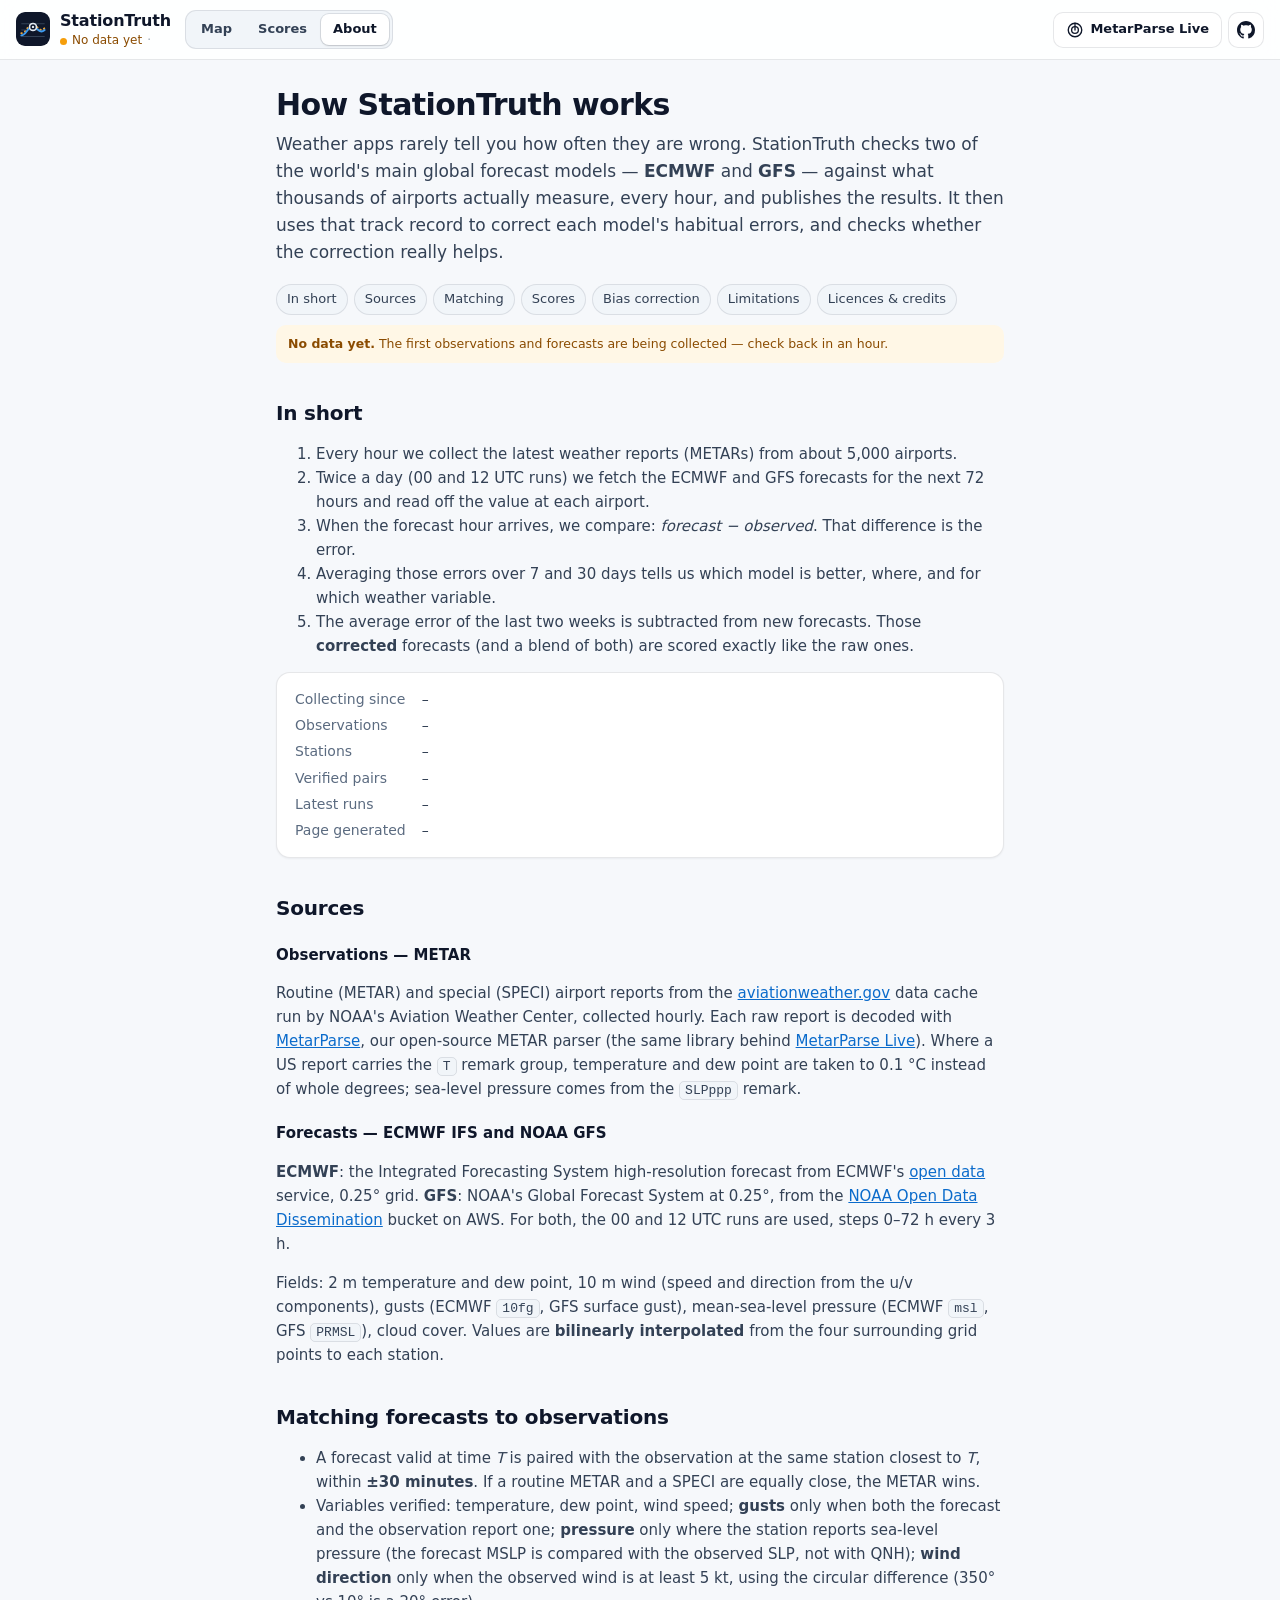
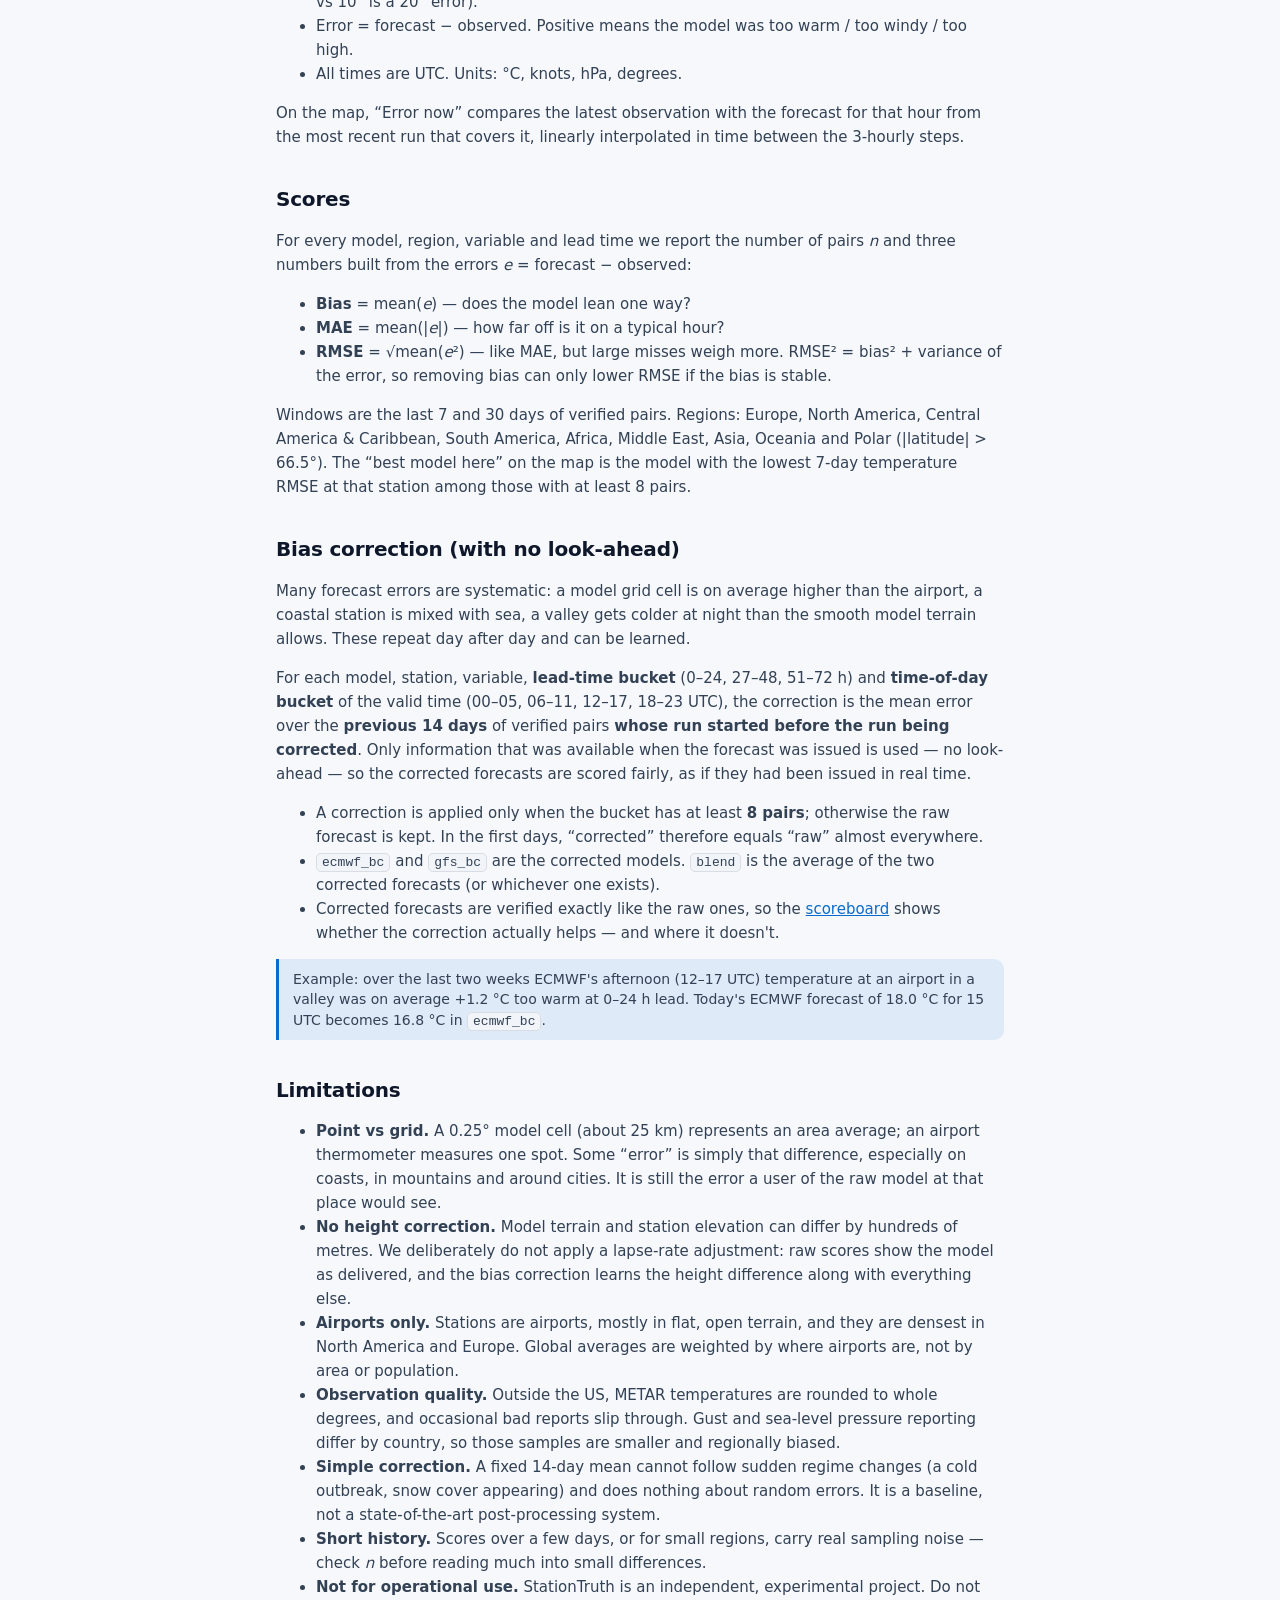
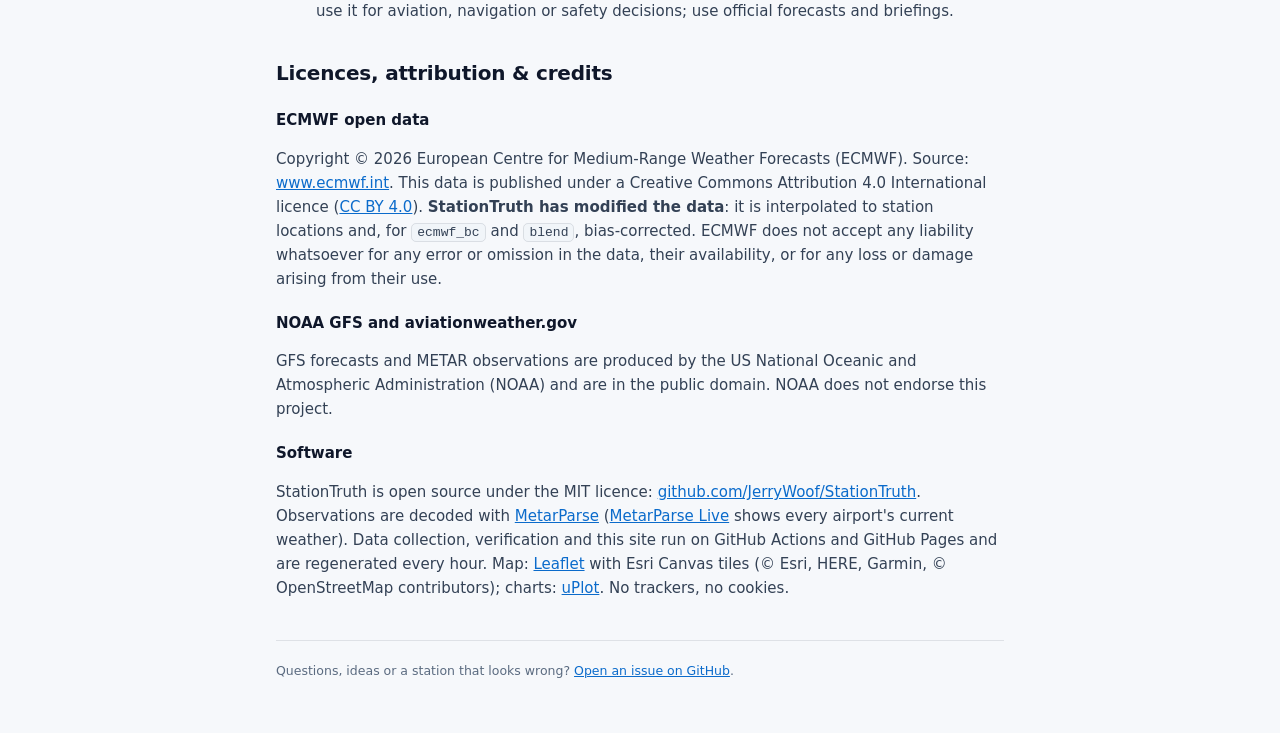
==== site/about.html @ f09bc3a0 "Add StationTruth site: error map, scoreboard and methodology Map of model error now, 7-day bias and " ====
<!doctype html>
<html lang="en">
<head>
<meta charset="utf-8">
<meta name="viewport" content="width=device-width, initial-scale=1, viewport-fit=cover">
<title>About &amp; methodology — StationTruth</title>
<meta name="description" content="How StationTruth verifies ECMWF and GFS forecasts against airport METAR observations, how the bias correction works without look-ahead, and what the scores can and cannot tell you.">
<meta name="theme-color" content="#f8fafc" media="(prefers-color-scheme: light)">
<meta name="theme-color" content="#0b1120" media="(prefers-color-scheme: dark)">
<meta name="color-scheme" content="light dark">
<meta property="og:type" content="article">
<meta property="og:title" content="How StationTruth checks weather models">
<meta property="og:description" content="Sources, matching rules, bias correction without look-ahead, and the limitations of verifying gridded forecasts at airports.">
<meta property="og:url" content="https://jerrywoof.github.io/StationTruth/about.html">
<meta property="og:site_name" content="StationTruth">
<meta name="twitter:card" content="summary">
<link rel="icon" type="image/svg+xml" href="favicon.svg">
<link rel="stylesheet" href="style.css">
</head>
<body class="doc">
<a class="skip" href="#main">Skip to content</a>

<header class="topbar">
  <a class="brand" href="./" aria-label="StationTruth home">
    <img class="brand-mark" src="favicon.svg" alt="" width="34" height="34">
    <div class="brand-text">
      <p class="h1">StationTruth</p>
      <p class="status" id="status"><span class="live-dot" aria-hidden="true"></span><span id="updated">Loading…</span><span class="sep" aria-hidden="true">·</span><span id="count"></span></p>
    </div>
  </a>
  <nav class="nav" aria-label="Pages">
    <a href="./">Map</a>
    <a href="scores.html">Scores</a>
    <a href="about.html" aria-current="page">About</a>
  </nav>
  <div class="top-actions">
    <a class="btn mp-link" href="https://jerrywoof.github.io/MetarParse/" title="Live airport weather, decoded — the sister project" rel="noopener">
      <svg viewBox="0 0 24 24" aria-hidden="true"><circle cx="12" cy="12" r="9"/><circle cx="12" cy="12" r="4.5"/><path d="M12 12 12 3"/></svg>
      <span class="btn-label">MetarParse Live</span>
    </a>
    <a class="btn icon-only" href="https://github.com/JerryWoof/StationTruth" title="StationTruth on GitHub" aria-label="StationTruth on GitHub" rel="noopener">
      <svg viewBox="0 0 16 16" aria-hidden="true" class="fill"><path d="M8 0C3.58 0 0 3.58 0 8c0 3.54 2.29 6.53 5.47 7.59.4.07.55-.17.55-.38 0-.19-.01-.82-.01-1.49-2.01.37-2.53-.49-2.69-.94-.09-.23-.48-.94-.82-1.13-.28-.15-.68-.52-.01-.53.63-.01 1.08.58 1.23.82.72 1.21 1.87.87 2.33.66.07-.52.28-.87.51-1.07-1.78-.2-3.64-.89-3.64-3.95 0-.87.31-1.59.82-2.15-.08-.2-.36-1.02.08-2.12 0 0 .67-.21 2.2.82.64-.18 1.32-.27 2-.27.68 0 1.36.09 2 .27 1.53-1.04 2.2-.82 2.2-.82.44 1.1.16 1.92.08 2.12.51.56.82 1.27.82 2.15 0 3.07-1.87 3.75-3.65 3.95.29.25.54.73.54 1.48 0 1.07-.01 1.93-.01 2.2 0 .21.15.46.55.38A8.013 8.013 0 0016 8c0-4.42-3.58-8-8-8z"/></svg>
    </a>
  </div>
</header>

<main class="page narrow" id="main">
  <h1>How StationTruth works</h1>
  <p class="lede">Weather apps rarely tell you how often they are wrong. StationTruth checks two of the world's main global forecast models — <b>ECMWF</b> and <b>GFS</b> — against what thousands of airports actually measure, every hour, and publishes the results. It then uses that track record to correct each model's habitual errors, and checks whether the correction really helps.</p>

  <ul class="toc" aria-label="On this page">
    <li><a href="#short">In short</a></li>
    <li><a href="#sources">Sources</a></li>
    <li><a href="#matching">Matching</a></li>
    <li><a href="#scores">Scores</a></li>
    <li><a href="#correction">Bias correction</a></li>
    <li><a href="#limits">Limitations</a></li>
    <li><a href="#licence">Licences &amp; credits</a></li>
  </ul>

  <div id="collecting"></div>

  <h2 id="short">In short</h2>
  <ol>
    <li>Every hour we collect the latest weather reports (METARs) from about 5,000 airports.</li>
    <li>Twice a day (00 and 12 UTC runs) we fetch the ECMWF and GFS forecasts for the next 72 hours and read off the value at each airport.</li>
    <li>When the forecast hour arrives, we compare: <i>forecast − observed</i>. That difference is the error.</li>
    <li>Averaging those errors over 7 and 30 days tells us which model is better, where, and for which weather variable.</li>
    <li>The average error of the last two weeks is subtracted from new forecasts. Those <b>corrected</b> forecasts (and a blend of both) are scored exactly like the raw ones.</li>
  </ol>
  <div class="panel" style="margin-top:14px">
    <dl class="facts" id="facts">
      <dt>Collecting since</dt><dd id="f-first">–</dd>
      <dt>Observations</dt><dd id="f-obs">–</dd>
      <dt>Stations</dt><dd id="f-st">–</dd>
      <dt>Verified pairs</dt><dd id="f-pairs">–</dd>
      <dt>Latest runs</dt><dd id="f-runs">–</dd>
      <dt>Page generated</dt><dd id="f-gen">–</dd>
    </dl>
  </div>

  <h2 id="sources">Sources</h2>
  <h3>Observations — METAR</h3>
  <p>Routine (METAR) and special (SPECI) airport reports from the <a href="https://aviationweather.gov/data/api/" rel="noopener">aviationweather.gov</a> data cache run by NOAA's Aviation Weather Center, collected hourly. Each raw report is decoded with <a href="https://github.com/JerryWoof/MetarParse" rel="noopener">MetarParse</a>, our open-source METAR parser (the same library behind <a href="https://jerrywoof.github.io/MetarParse/" rel="noopener">MetarParse Live</a>). Where a US report carries the <code>T</code> remark group, temperature and dew point are taken to 0.1 °C instead of whole degrees; sea-level pressure comes from the <code>SLPppp</code> remark.</p>
  <h3>Forecasts — ECMWF IFS and NOAA GFS</h3>
  <p><b>ECMWF</b>: the Integrated Forecasting System high-resolution forecast from ECMWF's <a href="https://www.ecmwf.int/en/forecasts/datasets/open-data" rel="noopener">open data</a> service, 0.25° grid. <b>GFS</b>: NOAA's Global Forecast System at 0.25°, from the <a href="https://registry.opendata.aws/noaa-gfs-bdp-pds/" rel="noopener">NOAA Open Data Dissemination</a> bucket on AWS. For both, the 00 and 12 UTC runs are used, steps 0–72 h every 3 h.</p>
  <p>Fields: 2 m temperature and dew point, 10 m wind (speed and direction from the u/v components), gusts (ECMWF <code>10fg</code>, GFS surface gust), mean-sea-level pressure (ECMWF <code>msl</code>, GFS <code>PRMSL</code>), cloud cover. Values are <b>bilinearly interpolated</b> from the four surrounding grid points to each station.</p>

  <h2 id="matching">Matching forecasts to observations</h2>
  <ul>
    <li>A forecast valid at time <i>T</i> is paired with the observation at the same station closest to <i>T</i>, within <b>±30 minutes</b>. If a routine METAR and a SPECI are equally close, the METAR wins.</li>
    <li>Variables verified: temperature, dew point, wind speed; <b>gusts</b> only when both the forecast and the observation report one; <b>pressure</b> only where the station reports sea-level pressure (the forecast MSLP is compared with the observed SLP, not with QNH); <b>wind direction</b> only when the observed wind is at least 5 kt, using the circular difference (350° vs 10° is a 20° error).</li>
    <li>Error = forecast − observed. Positive means the model was too warm / too windy / too high.</li>
    <li>All times are UTC. Units: °C, knots, hPa, degrees.</li>
  </ul>
  <p>On the map, “Error now” compares the latest observation with the forecast for that hour from the most recent run that covers it, linearly interpolated in time between the 3-hourly steps.</p>

  <h2 id="scores">Scores</h2>
  <p>For every model, region, variable and lead time we report the number of pairs <i>n</i> and three numbers built from the errors <i>e</i> = forecast − observed:</p>
  <ul>
    <li><b>Bias</b> = mean(<i>e</i>) — does the model lean one way?</li>
    <li><b>MAE</b> = mean(|<i>e</i>|) — how far off is it on a typical hour?</li>
    <li><b>RMSE</b> = √mean(<i>e</i>²) — like MAE, but large misses weigh more. RMSE² = bias² + variance of the error, so removing bias can only lower RMSE if the bias is stable.</li>
  </ul>
  <p>Windows are the last 7 and 30 days of verified pairs. Regions: Europe, North America, Central America &amp; Caribbean, South America, Africa, Middle East, Asia, Oceania and Polar (|latitude| &gt; 66.5°). The “best model here” on the map is the model with the lowest 7-day temperature RMSE at that station among those with at least 8 pairs.</p>

  <h2 id="correction">Bias correction (with no look-ahead)</h2>
  <p>Many forecast errors are systematic: a model grid cell is on average higher than the airport, a coastal station is mixed with sea, a valley gets colder at night than the smooth model terrain allows. These repeat day after day and can be learned.</p>
  <p>For each model, station, variable, <b>lead-time bucket</b> (0–24, 27–48, 51–72 h) and <b>time-of-day bucket</b> of the valid time (00–05, 06–11, 12–17, 18–23 UTC), the correction is the mean error over the <b>previous 14 days</b> of verified pairs <b>whose run started before the run being corrected</b>. Only information that was available when the forecast was issued is used — no look-ahead — so the corrected forecasts are scored fairly, as if they had been issued in real time.</p>
  <ul>
    <li>A correction is applied only when the bucket has at least <b>8 pairs</b>; otherwise the raw forecast is kept. In the first days, “corrected” therefore equals “raw” almost everywhere.</li>
    <li><code>ecmwf_bc</code> and <code>gfs_bc</code> are the corrected models. <code>blend</code> is the average of the two corrected forecasts (or whichever one exists).</li>
    <li>Corrected forecasts are verified exactly like the raw ones, so the <a href="scores.html">scoreboard</a> shows whether the correction actually helps — and where it doesn't.</li>
  </ul>
  <div class="callout">Example: over the last two weeks ECMWF's afternoon (12–17 UTC) temperature at an airport in a valley was on average +1.2 °C too warm at 0–24 h lead. Today's ECMWF forecast of 18.0 °C for 15 UTC becomes 16.8 °C in <code>ecmwf_bc</code>.</div>

  <h2 id="limits">Limitations</h2>
  <ul>
    <li><b>Point vs grid.</b> A 0.25° model cell (about 25 km) represents an area average; an airport thermometer measures one spot. Some “error” is simply that difference, especially on coasts, in mountains and around cities. It is still the error a user of the raw model at that place would see.</li>
    <li><b>No height correction.</b> Model terrain and station elevation can differ by hundreds of metres. We deliberately do not apply a lapse-rate adjustment: raw scores show the model as delivered, and the bias correction learns the height difference along with everything else.</li>
    <li><b>Airports only.</b> Stations are airports, mostly in flat, open terrain, and they are densest in North America and Europe. Global averages are weighted by where airports are, not by area or population.</li>
    <li><b>Observation quality.</b> Outside the US, METAR temperatures are rounded to whole degrees, and occasional bad reports slip through. Gust and sea-level pressure reporting differ by country, so those samples are smaller and regionally biased.</li>
    <li><b>Simple correction.</b> A fixed 14-day mean cannot follow sudden regime changes (a cold outbreak, snow cover appearing) and does nothing about random errors. It is a baseline, not a state-of-the-art post-processing system.</li>
    <li><b>Short history.</b> Scores over a few days, or for small regions, carry real sampling noise — check <i>n</i> before reading much into small differences.</li>
    <li><b>Not for operational use.</b> StationTruth is an independent, experimental project. Do not use it for aviation, navigation or safety decisions; use official forecasts and briefings.</li>
  </ul>

  <h2 id="licence">Licences, attribution &amp; credits</h2>
  <h3>ECMWF open data</h3>
  <p>Copyright © 2026 European Centre for Medium-Range Weather Forecasts (ECMWF). Source: <a href="https://www.ecmwf.int" rel="noopener">www.ecmwf.int</a>. This data is published under a Creative Commons Attribution 4.0 International licence (<a href="https://creativecommons.org/licenses/by/4.0/" rel="noopener">CC BY 4.0</a>). <b>StationTruth has modified the data</b>: it is interpolated to station locations and, for <code>ecmwf_bc</code> and <code>blend</code>, bias-corrected. ECMWF does not accept any liability whatsoever for any error or omission in the data, their availability, or for any loss or damage arising from their use.</p>
  <h3>NOAA GFS and aviationweather.gov</h3>
  <p>GFS forecasts and METAR observations are produced by the US National Oceanic and Atmospheric Administration (NOAA) and are in the public domain. NOAA does not endorse this project.</p>
  <h3>Software</h3>
  <p>StationTruth is open source under the MIT licence: <a href="https://github.com/JerryWoof/StationTruth" rel="noopener">github.com/JerryWoof/StationTruth</a>. Observations are decoded with <a href="https://github.com/JerryWoof/MetarParse" rel="noopener">MetarParse</a> (<a href="https://jerrywoof.github.io/MetarParse/" rel="noopener">MetarParse Live</a> shows every airport's current weather). Data collection, verification and this site run on GitHub Actions and GitHub Pages and are regenerated every hour. Map: <a href="https://leafletjs.com" rel="noopener">Leaflet</a> with Esri Canvas tiles (© Esri, HERE, Garmin, © OpenStreetMap contributors); charts: <a href="https://github.com/leeoniya/uPlot" rel="noopener">uPlot</a>. No trackers, no cookies.</p>

  <footer class="foot">
    <p>Questions, ideas or a station that looks wrong? <a href="https://github.com/JerryWoof/StationTruth/issues" rel="noopener">Open an issue on GitHub</a>.</p>
  </footer>
</main>

<script type="module">
  import { loadMeta, setStatus, collectingHTML, fmtInt, dateLabel, ago, runLabel, utcLabel } from './common.js';
  const $ = (id) => document.getElementById(id);
  loadMeta().then((meta) => {
    setStatus(meta);
    $('collecting').innerHTML = collectingHTML(meta);
    if (!meta) return;
    $('f-first').textContent = dateLabel(meta.first_obs);
    $('f-obs').textContent = fmtInt(meta.obs_count);
    $('f-st').textContent = fmtInt(meta.station_count);
    $('f-pairs').textContent = fmtInt(meta.pairs);
    const lr = meta.latest_run || {};
    $('f-runs').textContent = [lr.ecmwf && `ECMWF ${runLabel(lr.ecmwf)}`, lr.gfs && `GFS ${runLabel(lr.gfs)}`].filter(Boolean).join(' · ') || '–';
    $('f-gen').textContent = `${dateLabel(meta.generated)} ${utcLabel(meta.generated)} (${ago(meta.generated)})`;
  }).catch((e) => console.error(e));
</script>
</body>
</html>
---- site/style.css ----
/* StationTruth — styles (shares the MetarParse Live design language) */
:root {
  --bg: #eef2f6;
  --page: #f6f8fb;
  --surface: rgba(255, 255, 255, 0.88);
  --surface-solid: #ffffff;
  --surface-2: #f1f5f9;
  --surface-3: #e2e8f0;
  --text: #0f172a;
  --text-2: #334155;
  --muted: #5b6b80;
  --border: rgba(15, 23, 42, 0.10);
  --border-strong: rgba(15, 23, 42, 0.18);
  --grid: rgba(15, 23, 42, 0.08);
  --accent: #0b6bcb;
  --accent-ink: #ffffff;
  --accent-soft: rgba(11, 107, 203, 0.10);
  --focus: #0b6bcb;
  --shadow: 0 1px 2px rgba(15, 23, 42, .06), 0 8px 24px rgba(15, 23, 42, .10);
  --shadow-lg: 0 2px 6px rgba(15, 23, 42, .08), 0 18px 48px rgba(15, 23, 42, .16);
  --warn-bg: #fff7e6;
  --warn-ink: #8a4b00;
  --good: #15803d;
  --good-soft: rgba(21, 128, 61, 0.12);
  --cold: #2166ac;
  --warm: #b2182b;
  --obs: #0f172a;
  --unk: #94a3b8;
  --dot-stroke: rgba(255, 255, 255, 0.95);
  /* model colours: one hue per family, raw = lighter tint */
  --m-ecmwf: #5ea3d9;
  --m-ecmwf_bc: #0060a8;
  --m-gfs: #e9a33b;
  --m-gfs_bc: #c45000;
  --m-blend: #00876a;
  --radius: 14px;
  --gutter: 16px;
  --panel-w: 440px;
  --top-h: 60px;
  --mono: ui-monospace, SFMono-Regular, "SF Mono", Menlo, Consolas, "Liberation Mono", monospace;
  --sans: system-ui, -apple-system, "Segoe UI", Roboto, "Helvetica Neue", Arial, sans-serif;
  color-scheme: light;
}
@media (prefers-color-scheme: dark) {
  :root {
    --bg: #0b1120;
    --page: #0b1120;
    --surface: rgba(17, 24, 39, 0.86);
    --surface-solid: #111827;
    --surface-2: #1b2435;
    --surface-3: #263247;
    --text: #e5ecf5;
    --text-2: #c3cedc;
    --muted: #93a3b8;
    --border: rgba(226, 232, 240, 0.10);
    --border-strong: rgba(226, 232, 240, 0.20);
    --grid: rgba(226, 232, 240, 0.08);
    --accent: #5aa9ff;
    --accent-ink: #06121f;
    --accent-soft: rgba(90, 169, 255, 0.14);
    --focus: #7cbcff;
    --shadow: 0 1px 2px rgba(0, 0, 0, .4), 0 8px 24px rgba(0, 0, 0, .35);
    --shadow-lg: 0 2px 6px rgba(0, 0, 0, .4), 0 18px 48px rgba(0, 0, 0, .5);
    --warn-bg: #2d2109;
    --warn-ink: #f6c66b;
    --good: #4ade80;
    --good-soft: rgba(74, 222, 128, 0.12);
    --cold: #6aaee8;
    --warm: #f07a6a;
    --obs: #f1f5f9;
    --unk: #7b8799;
    --dot-stroke: rgba(8, 12, 22, 0.85);
    --m-ecmwf: #8cc4f2;
    --m-ecmwf_bc: #3d9bf0;
    --m-gfs: #f5c47a;
    --m-gfs_bc: #ff8a3d;
    --m-blend: #2cc79f;
    color-scheme: dark;
  }
}

* { box-sizing: border-box; }
html, body { height: 100%; margin: 0; }
body {
  font-family: var(--sans);
  font-size: 14px;
  line-height: 1.45;
  color: var(--text);
  background: var(--bg);
  display: flex;
  flex-direction: column;
  overflow: hidden;
  -webkit-font-smoothing: antialiased;
  -webkit-tap-highlight-color: transparent;
}
body.doc { display: block; overflow: auto; height: auto; min-height: 100%; background: var(--page); }
a { color: var(--accent); }
button, select { font: inherit; color: inherit; }
svg { flex: none; }
:focus-visible { outline: 2px solid var(--focus); outline-offset: 2px; border-radius: 6px; }
[hidden] { display: none !important; }
.skip { position: absolute; left: -999px; top: 8px; z-index: 2000; background: var(--surface-solid); padding: 8px 12px; border-radius: 8px; }
.skip:focus { left: 8px; }
.noscript { position: fixed; inset: 40% 16px auto; text-align: center; }
.muted { color: var(--muted); }
.num { font-variant-numeric: tabular-nums; }
.sr-only { position: absolute; width: 1px; height: 1px; overflow: hidden; clip: rect(0 0 0 0); white-space: nowrap; }

/* ---------- top bar ---------- */
.topbar {
  position: relative;
  z-index: 1000;
  display: flex;
  align-items: center;
  gap: 14px;
  min-height: var(--top-h);
  padding: 8px var(--gutter);
  padding-top: max(8px, env(safe-area-inset-top));
  background: var(--surface);
  backdrop-filter: saturate(1.4) blur(14px);
  -webkit-backdrop-filter: saturate(1.4) blur(14px);
  border-bottom: 1px solid var(--border);
}
body.doc .topbar { position: sticky; top: 0; }
.brand { display: flex; align-items: center; gap: 10px; min-width: 0; flex: none; color: inherit; text-decoration: none; }
.brand-mark { width: 34px; height: 34px; border-radius: 9px; }
.brand-text { min-width: 0; }
.brand h1, .brand .h1 { font-size: 16px; margin: 0; letter-spacing: -0.01em; font-weight: 700; white-space: nowrap; }
.status { margin: 0; font-size: 12px; color: var(--muted); display: flex; align-items: center; gap: 5px; white-space: nowrap; }
.status .sep { opacity: .6; }
.live-dot { width: 7px; height: 7px; border-radius: 50%; background: #22c55e; animation: live 2.4s ease-out infinite; }
.status.stale .live-dot { background: #f59e0b; animation: none; }
.status.stale #updated { color: var(--warn-ink); }
@keyframes live { 0% { box-shadow: 0 0 0 0 rgba(34,197,94,.55); } 70%,100% { box-shadow: 0 0 0 7px rgba(34,197,94,0); } }
@media (prefers-reduced-motion: reduce) { .live-dot, .sel-ring::after { animation: none !important; } .station { animation: none !important; } }

.nav { display: flex; gap: 2px; padding: 3px; border-radius: 11px; background: var(--surface-2); border: 1px solid var(--border); flex: none; }
.nav a { padding: 6px 12px; border-radius: 8px; font-size: 13px; font-weight: 600; color: var(--text-2); text-decoration: none; white-space: nowrap; }
.nav a:hover { color: var(--text); }
.nav a[aria-current="page"] { background: var(--surface-solid); color: var(--text); box-shadow: 0 1px 2px rgba(0,0,0,.12), 0 0 0 1px var(--border); }

.search { position: relative; flex: 1 1 300px; max-width: 440px; min-width: 200px; }
.search input {
  width: 100%; height: 40px; padding: 0 36px 0 38px;
  border-radius: 12px; border: 1px solid var(--border-strong);
  background: var(--surface-solid); color: var(--text);
  font: inherit; font-size: 15px; outline: none;
  transition: border-color .15s, box-shadow .15s;
}
.search input::placeholder { color: var(--muted); }
.search input:focus { border-color: var(--accent); box-shadow: 0 0 0 3px var(--accent-soft); }
.search input::-webkit-search-cancel-button { -webkit-appearance: none; }
.search-icon { position: absolute; left: 12px; top: 11px; width: 18px; height: 18px; fill: none; stroke: var(--muted); stroke-width: 2; stroke-linecap: round; pointer-events: none; }
.search-kbd { position: absolute; right: 10px; top: 10px; font: 11px var(--mono); color: var(--muted); border: 1px solid var(--border-strong); border-radius: 5px; padding: 1px 6px; pointer-events: none; }
.search input:focus ~ .search-kbd, .search input:not(:placeholder-shown) ~ .search-kbd { display: none; }
.search-list {
  position: absolute; left: 0; right: 0; top: 46px;
  margin: 0; padding: 6px; list-style: none;
  background: var(--surface-solid); border: 1px solid var(--border); border-radius: 12px;
  box-shadow: var(--shadow-lg); max-height: min(60vh, 420px); overflow-y: auto;
}
.search-list li { display: grid; grid-template-columns: 10px auto 1fr auto; align-items: center; gap: 10px; padding: 8px 10px; border-radius: 8px; cursor: pointer; }
.search-list li[aria-selected="true"] { background: var(--accent-soft); }
.search-list .dot { width: 10px; height: 10px; border-radius: 50%; box-shadow: 0 0 0 1px var(--border-strong); }
.search-list .sid { font: 600 13px var(--mono); }
.search-list .sname { overflow: hidden; text-overflow: ellipsis; white-space: nowrap; color: var(--text-2); }
.search-list .scc { color: var(--muted); font-size: 12px; }
.search-list .empty { display: block; color: var(--muted); cursor: default; }

.top-actions { display: flex; align-items: center; gap: 6px; margin-left: auto; flex: none; }
.btn {
  display: inline-flex; align-items: center; gap: 6px;
  height: 36px; padding: 0 12px; border-radius: 10px;
  border: 1px solid var(--border); background: var(--surface-solid); color: var(--text);
  text-decoration: none; font-size: 13px; font-weight: 550; cursor: pointer; white-space: nowrap;
  transition: background .15s, border-color .15s;
}
.btn:hover { background: var(--surface-2); border-color: var(--border-strong); }
.btn svg { width: 18px; height: 18px; fill: none; stroke: currentColor; stroke-width: 1.8; stroke-linecap: round; stroke-linejoin: round; }
.btn svg.fill { fill: currentColor; stroke: none; }
.btn.small { height: 28px; padding: 0 10px; font-size: 12px; }
.btn.small svg { width: 14px; height: 14px; }
.icon-only { width: 36px; height: 36px; padding: 0; justify-content: center; }
.mp-mark { width: 18px; height: 18px; border-radius: 5px; }

/* segmented controls + selects */
.seg { display: inline-flex; padding: 3px; gap: 2px; border-radius: 11px; background: var(--surface-2); border: 1px solid var(--border); max-width: 100%; }
.seg button {
  border: 0; background: transparent; cursor: pointer;
  padding: 6px 11px; border-radius: 8px; font-size: 13px; font-weight: 550; color: var(--text-2); white-space: nowrap;
}
.seg button:hover { color: var(--text); }
.seg button[aria-pressed="true"] { background: var(--surface-solid); color: var(--text); box-shadow: 0 1px 2px rgba(0,0,0,.12), 0 0 0 1px var(--border); }
.seg button:disabled { opacity: .45; cursor: default; }
.seg.small button { padding: 4px 9px; font-size: 12px; }
.seg.full { display: flex; width: 100%; }
.seg.full button { flex: 1 1 0; padding-left: 4px; padding-right: 4px; }
.select {
  appearance: none; -webkit-appearance: none;
  height: 34px; padding: 0 30px 0 11px; border-radius: 10px;
  border: 1px solid var(--border-strong); background: var(--surface-solid);
  background-image: url("data:image/svg+xml,%3Csvg xmlns='http://www.w3.org/2000/svg' viewBox='0 0 24 24' fill='none' stroke='%2393a3b8' stroke-width='2.4' stroke-linecap='round'%3E%3Cpath d='m6 9 6 6 6-6'/%3E%3C/svg%3E");
  background-repeat: no-repeat; background-position: right 9px center; background-size: 14px;
  font-size: 13px; font-weight: 550; color: var(--text); cursor: pointer; min-width: 0; max-width: 100%;
}
.select:disabled { opacity: .5; cursor: default; }
.field { display: flex; flex-direction: column; gap: 4px; min-width: 0; }
.field > span { font-size: 11px; font-weight: 650; letter-spacing: .05em; text-transform: uppercase; color: var(--muted); }

/* ---------- map stage ---------- */
.stage { position: relative; flex: 1 1 auto; min-height: 0; }
#map { position: absolute; inset: 0; background: var(--bg); }
.leaflet-container { font-family: var(--sans); background: var(--bg); }
.leaflet-control-attribution { font-size: 10.5px; background: var(--surface) !important; color: var(--muted); backdrop-filter: blur(8px); border-top-left-radius: 8px; }
.leaflet-control-attribution a { color: var(--text-2); }
.leaflet-bar { border: 1px solid var(--border) !important; box-shadow: var(--shadow) !important; border-radius: 10px !important; overflow: hidden; }
.leaflet-bar a { background: var(--surface-solid) !important; color: var(--text) !important; border-bottom-color: var(--border) !important; width: 34px !important; height: 34px !important; line-height: 34px !important; }
.leaflet-bar a:hover { background: var(--surface-2) !important; }
.leaflet-right { transition: right .2s ease; }
body.panel-open .leaflet-right { right: calc(var(--panel-w) + var(--gutter)); }
.leaflet-tooltip.st-tip { background: var(--surface-solid); color: var(--text); border: 1px solid var(--border); border-radius: 9px; box-shadow: var(--shadow); padding: 6px 9px; font-size: 12px; }
.leaflet-tooltip.st-tip::before { display: none; }
.st-tip .tid { font: 600 12px var(--mono); }
.st-tip .tval { color: var(--muted); }

.card {
  position: absolute; z-index: 800;
  background: var(--surface);
  backdrop-filter: saturate(1.4) blur(14px);
  -webkit-backdrop-filter: saturate(1.4) blur(14px);
  border: 1px solid var(--border); border-radius: var(--radius); box-shadow: var(--shadow);
}

/* headline card */
.info { left: var(--gutter); top: var(--gutter); width: 340px; padding: 12px 14px; max-height: calc(100% - 2 * var(--gutter) - 230px); overflow-y: auto; }
.info-toggle { display: none; }
.headline { margin: 0; font-size: 15px; line-height: 1.4; font-weight: 500; color: var(--text-2); }
.headline b { color: var(--text); font-weight: 700; }
.headline .good { color: var(--good); font-weight: 700; }
.headline-sub { margin: 6px 0 0; font-size: 12px; color: var(--muted); }
.collecting { margin-top: 10px; padding: 10px 12px; border-radius: 10px; background: var(--warn-bg); color: var(--warn-ink); font-size: 12.5px; line-height: 1.4; }
.collecting b { font-weight: 700; }
.prog { height: 6px; border-radius: 999px; background: color-mix(in srgb, var(--warn-ink) 18%, transparent); margin: 8px 0 4px; overflow: hidden; }
.prog span { display: block; height: 100%; background: var(--warn-ink); border-radius: inherit; }
.prog-txt { font-size: 11.5px; opacity: .9; font-variant-numeric: tabular-nums; }

/* controls card */
.controls { left: var(--gutter); bottom: 28px; padding: 10px; width: 360px; max-width: calc(100% - 2 * var(--gutter)); display: flex; flex-direction: column; gap: 8px; }
body.panel-open .controls { max-width: calc(100% - var(--panel-w) - 3 * var(--gutter)); }
.ctl-row { display: grid; grid-template-columns: 1fr 1fr; gap: 8px; }
.ctl-row .select { width: 100%; }
.legend { font-size: 12px; color: var(--text-2); padding: 0 2px; }
.legend .cap { font-size: 11.5px; color: var(--muted); margin-bottom: 4px; }
.legend .ramp { height: 10px; border-radius: 999px; box-shadow: inset 0 0 0 1px var(--border); }
.legend .ticks { display: flex; justify-content: space-between; font-size: 11px; color: var(--muted); margin-top: 3px; font-variant-numeric: tabular-nums; }
.legend .ends { display: flex; justify-content: space-between; font-size: 11px; margin-top: 2px; }
.legend .ends .c { color: var(--cold); font-weight: 600; }
.legend .ends .w { color: var(--warm); font-weight: 600; }
.legend .sw { display: flex; flex-wrap: wrap; gap: 4px 12px; }
.legend .sw span { display: inline-flex; align-items: center; gap: 5px; white-space: nowrap; }
.legend .sw i { width: 10px; height: 10px; border-radius: 50%; display: inline-block; box-shadow: 0 0 0 1px var(--border-strong); }
.legend .sw b { font-weight: 600; font-variant-numeric: tabular-nums; color: var(--muted); }

.sel-ring { pointer-events: none; }
.sel-ring::before, .sel-ring::after { content: ""; position: absolute; inset: 0; border-radius: 50%; }
.sel-ring::before { border: 3px solid var(--accent); box-shadow: 0 0 0 2px var(--surface-solid); }
.sel-ring::after { border: 2px solid var(--accent); animation: ring 1.8s ease-out infinite; }
@keyframes ring { from { transform: scale(1); opacity: .9; } to { transform: scale(2.4); opacity: 0; } }

/* ---------- station panel ---------- */
.station {
  position: absolute; z-index: 900;
  top: var(--gutter); right: var(--gutter); bottom: var(--gutter); width: var(--panel-w);
  background: var(--surface-solid);
  border: 1px solid var(--border); border-radius: var(--radius); box-shadow: var(--shadow-lg);
  overflow-y: auto; overscroll-behavior: contain;
  animation: slidein .22s ease;
}
@keyframes slidein { from { transform: translateX(16px); opacity: 0; } to { transform: none; opacity: 1; } }
.sheet-handle { display: none; }
#station-body { padding: 16px 18px 20px; }
.sp-head { display: flex; align-items: flex-start; gap: 10px; }
.sp-title { flex: 1; min-width: 0; }
.sp-ids { display: flex; align-items: center; gap: 8px; flex-wrap: wrap; font-size: 12.5px; color: var(--muted); }
.icao { font: 700 13px var(--mono); color: var(--text); background: var(--surface-2); border: 1px solid var(--border); padding: 1px 7px; border-radius: 6px; }
.sp-title h2 { font-size: 19px; line-height: 1.25; margin: 6px 0 2px; letter-spacing: -0.01em; overflow-wrap: anywhere; outline: none; }
.sp-sub { font-size: 12.5px; color: var(--muted); }
.sp-sub a { font-weight: 600; text-decoration: none; }
.sp-sub a:hover { text-decoration: underline; }
.sp-actions { display: flex; gap: 4px; }

.sec { margin-top: 20px; }
.sec-h { display: flex; align-items: center; justify-content: space-between; gap: 8px; margin-bottom: 8px; flex-wrap: wrap; }
.sec-h h3 { font-size: 12px; margin: 0; text-transform: uppercase; letter-spacing: .07em; color: var(--muted); }
.sec-h .meta { font-size: 12px; color: var(--muted); }
.note { font-size: 12px; color: var(--muted); margin: 8px 0 0; }
.empty-note { font-size: 13px; color: var(--muted); padding: 14px 12px; border: 1px dashed var(--border-strong); border-radius: 10px; text-align: center; }

/* tables */
.tbl-wrap { overflow-x: auto; margin: 0 -2px; padding: 0 2px; }
table.tbl { width: 100%; border-collapse: collapse; font-size: 13px; font-variant-numeric: tabular-nums; }
.tbl th, .tbl td { padding: 7px 6px; text-align: right; border-bottom: 1px solid var(--border); white-space: nowrap; }
.tbl th { font-size: 11px; font-weight: 650; color: var(--muted); text-transform: uppercase; letter-spacing: .04em; }
.tbl th:first-child, .tbl td:first-child { text-align: left; padding-left: 0; }
.tbl td:last-child, .tbl th:last-child { padding-right: 0; }
.tbl tr.obs td { font-weight: 700; }
.tbl .sname { display: none; }
.tbl th .u { display: block; font-weight: 500; text-transform: none; letter-spacing: 0; }
.tbl .mname { display: inline-flex; align-items: center; gap: 7px; font-weight: 600; }
.tbl .v { display: block; font-weight: 600; }
.tbl .e { display: block; font-size: 11.5px; font-weight: 600; }
.tbl .e.cold { color: var(--cold); }
.tbl .e.warm { color: var(--warm); }
.tbl .e.zero { color: var(--muted); }
.tbl td.best { color: var(--good); font-weight: 750; }
.tbl td.best::after { content: "★"; font-size: 10px; margin-left: 3px; vertical-align: 1px; }
.tbl tr.thin td { color: var(--muted); }
.tbl caption { caption-side: bottom; text-align: left; font-size: 12px; color: var(--muted); padding-top: 8px; }

/* model swatches */
.sw-line { display: inline-block; width: 16px; height: 0; border-top: 3px solid var(--c); border-radius: 2px; vertical-align: middle; flex: none; }
.sw-line.raw { border-top-width: 2px; border-top-style: dashed; }
.sw-line.thin { border-top-width: 2px; }
.sw-dot { display: inline-block; width: 10px; height: 10px; border-radius: 50%; background: var(--c); flex: none; }
.sw-obs { display: inline-block; width: 16px; height: 0; border-top: 4px solid var(--obs); border-radius: 2px; vertical-align: middle; }

/* chart */
.chart { position: relative; width: 100%; min-height: 220px; }
.chart .u-legend { display: none; }
.chart-key { display: flex; flex-wrap: wrap; gap: 4px; margin-top: 8px; }
.key-btn {
  display: inline-flex; align-items: center; gap: 6px; padding: 3px 9px; border-radius: 999px;
  border: 1px solid var(--border); background: var(--surface-2); font-size: 12px; font-weight: 600; cursor: pointer; color: var(--text-2);
}
.key-btn[aria-pressed="false"] { opacity: .45; background: transparent; }
.key-btn[aria-pressed="false"] .sw-line { border-top-color: var(--muted); }
.key-static { cursor: default; }
.chart-hint { font-size: 11.5px; color: var(--muted); margin-top: 6px; display: flex; flex-wrap: wrap; gap: 4px 12px; }
.chart-hint i.past { display: inline-block; width: 16px; border-top: 2px solid var(--muted); vertical-align: middle; margin-right: 4px; }
.chart-hint i.fut { display: inline-block; width: 16px; border-top: 2px dashed var(--muted); vertical-align: middle; margin-right: 4px; }
.chart-tip {
  position: absolute; pointer-events: none; z-index: 5; top: 4px;
  background: var(--surface-solid); border: 1px solid var(--border); border-radius: 9px; box-shadow: var(--shadow);
  padding: 6px 9px; font-size: 11.5px; min-width: 130px; font-variant-numeric: tabular-nums;
}
.chart-tip .tt { font-weight: 700; margin-bottom: 3px; }
.chart-tip .tr { display: flex; align-items: center; gap: 6px; justify-content: space-between; }
.chart-tip .tr span { display: inline-flex; align-items: center; gap: 5px; color: var(--text-2); }
.u-over { cursor: crosshair; }

/* loading + toast */
.loading { position: absolute; inset: 0; z-index: 950; display: grid; place-content: center; justify-items: center; gap: 12px; color: var(--text-2); background: color-mix(in srgb, var(--bg) 70%, transparent); font-weight: 600; text-align: center; padding: 16px; }
.loading.err { color: var(--warm); }
.loading.gone { opacity: 0; pointer-events: none; transition: opacity .3s; }
.spinner { width: 28px; height: 28px; border-radius: 50%; border: 3px solid var(--surface-3); border-top-color: var(--accent); animation: spin .8s linear infinite; }
@keyframes spin { to { transform: rotate(360deg); } }
.toast {
  position: absolute; left: 50%; top: 16px; transform: translate(-50%, -12px); z-index: 1100;
  background: var(--text); color: var(--bg); padding: 8px 14px; border-radius: 10px; font-size: 13px; font-weight: 600;
  opacity: 0; pointer-events: none; transition: opacity .2s, transform .2s; max-width: calc(100% - 32px);
}
.toast.show { opacity: 1; transform: translate(-50%, 0); }

/* ---------- document pages (scores, about) ---------- */
.page { max-width: 1080px; margin: 0 auto; padding: 28px var(--gutter) 48px; }
.page.narrow { max-width: 760px; }
.page h1 { font-size: 30px; line-height: 1.15; letter-spacing: -0.02em; margin: 0 0 8px; }
.page h2 { font-size: 20px; letter-spacing: -0.01em; margin: 36px 0 10px; }
.page h3 { font-size: 15px; margin: 22px 0 6px; }
.page p, .page li { color: var(--text-2); font-size: 15px; line-height: 1.6; }
.page .lede { font-size: 17px; color: var(--text-2); margin: 0 0 18px; max-width: 70ch; }
.page code { font: 13px var(--mono); background: var(--surface-2); border: 1px solid var(--border); padding: 1px 5px; border-radius: 5px; }
.panel { background: var(--surface-solid); border: 1px solid var(--border); border-radius: var(--radius); box-shadow: 0 1px 2px rgba(15,23,42,.05); padding: 16px 18px; }
.toolbar { display: flex; flex-wrap: wrap; gap: 12px 16px; align-items: flex-end; margin: 18px 0; }
.toolbar .field .seg { align-self: flex-start; }
.kpis { display: grid; grid-template-columns: repeat(auto-fit, minmax(200px, 1fr)); gap: 12px; margin: 0 0 16px; }
.kpi { background: var(--surface-solid); border: 1px solid var(--border); border-radius: 12px; padding: 12px 14px; }
.kpi .k { font-size: 11px; font-weight: 650; text-transform: uppercase; letter-spacing: .06em; color: var(--muted); }
.kpi .v { font-size: 22px; font-weight: 750; letter-spacing: -0.01em; margin-top: 2px; display: flex; align-items: center; gap: 8px; font-variant-numeric: tabular-nums; }
.kpi .s { font-size: 12.5px; color: var(--muted); margin-top: 2px; }
.charts { display: grid; grid-template-columns: 1fr 1fr; gap: 16px; }
.charts .panel h3 { margin: 0 0 2px; font-size: 14px; }
.charts .panel .sub { margin: 0 0 10px; font-size: 12.5px; color: var(--muted); line-height: 1.4; }
.model-key { display: flex; flex-wrap: wrap; gap: 6px; margin: 0 0 14px; }
.explain-grid { display: grid; grid-template-columns: repeat(3, 1fr); gap: 12px; }
.explain-grid .panel h3 { margin: 0 0 6px; }
.explain-grid .panel p { font-size: 14px; margin: 0; }
.callout { border-left: 3px solid var(--accent); background: var(--accent-soft); padding: 10px 14px; border-radius: 0 10px 10px 0; font-size: 14px; color: var(--text-2); margin: 14px 0; }
.callout.warn { border-left-color: var(--warn-ink); background: var(--warn-bg); color: var(--warn-ink); }
.foot { border-top: 1px solid var(--border); margin-top: 40px; padding-top: 16px; font-size: 12.5px; color: var(--muted); }
.foot p { font-size: 12.5px; color: var(--muted); margin: 4px 0; }
dl.facts { display: grid; grid-template-columns: max-content 1fr; gap: 6px 16px; margin: 0; font-size: 14px; }
dl.facts dt { color: var(--muted); }
dl.facts dd { margin: 0; color: var(--text-2); font-variant-numeric: tabular-nums; }
.toc { display: flex; flex-wrap: wrap; gap: 6px; margin: 0 0 8px; padding: 0; list-style: none; }
.toc a { display: inline-block; font-size: 13px; padding: 4px 10px; border-radius: 999px; background: var(--surface-2); border: 1px solid var(--border); text-decoration: none; color: var(--text-2); }
.toc a:hover { color: var(--text); }

/* ---------- responsive ---------- */
@media (max-width: 1100px) {
  .btn-label { display: none; }
  .btn { padding: 0 9px; }
}
@media (max-width: 860px) {
  .charts { grid-template-columns: 1fr; }
  .explain-grid { grid-template-columns: 1fr; }
}
@media (max-width: 720px) {
  :root { --top-h: 52px; --panel-w: 100%; }
  .topbar { flex-wrap: wrap; gap: 8px 10px; padding-bottom: 10px; }
  .brand-mark { width: 30px; height: 30px; }
  .brand h1, .brand .h1 { font-size: 15px; }
  .status { font-size: 11.5px; }
  .nav a { padding: 5px 9px; font-size: 12.5px; }
  .search { order: 3; flex: 1 0 100%; max-width: none; min-width: 0; }
  .search-kbd { display: none; }
  .top-actions { gap: 4px; }
  .top-actions .mp-link { display: none; }
  .btn { height: 34px; }
  body.doc .topbar .brand-text .status { display: none; }

  .info { left: var(--gutter); right: var(--gutter); top: 10px; width: auto; padding: 0; max-height: calc(100% - 260px); }
  .info-toggle {
    display: flex; align-items: center; gap: 8px; width: 100%; padding: 9px 12px; background: none; border: 0; cursor: pointer; text-align: left;
    font-size: 13px; font-weight: 600;
  }
  .info-toggle .ht { flex: 1; min-width: 0; overflow: hidden; text-overflow: ellipsis; white-space: nowrap; color: var(--text-2); }
  .info-toggle .chev { width: 18px; height: 18px; fill: none; stroke: var(--muted); stroke-width: 2; transition: transform .2s; }
  .info-toggle[aria-expanded="true"] .chev { transform: rotate(180deg); }
  .info-body { padding: 0 12px 12px; }
  .info-toggle[aria-expanded="false"] + .info-body { display: none; }
  .headline { font-size: 14px; }

  .controls { left: var(--gutter); right: var(--gutter); bottom: 34px; width: auto; padding: 8px; gap: 6px; }
  body.panel-open .controls { max-width: none; }
  .seg.full button { font-size: 12.5px; }
  .leaflet-control-attribution { font-size: 9.5px; line-height: 1.3; }
  body.panel-open .leaflet-right { right: 0; }
  body.panel-open .leaflet-bottom { display: none; }
  .leaflet-control-zoom { display: none; }

  .station {
    position: fixed; top: auto; left: 0; right: 0; bottom: 0; width: auto;
    max-height: 62vh; max-height: 62dvh;
    border-radius: 18px 18px 0 0; border-bottom: 0;
    padding-bottom: env(safe-area-inset-bottom);
    animation: sheetin .24s ease;
  }
  @keyframes sheetin { from { transform: translateY(40px); opacity: 0; } to { transform: none; opacity: 1; } }
  .sheet-handle { display: block; width: 40px; height: 5px; border-radius: 3px; background: var(--border-strong); margin: 8px auto 0; }
  #station-body { padding: 8px 16px 20px; }
  .tbl th, .tbl td { padding: 6px 3px; }
  .now-tbl { font-size: 12.5px; }
  .now-tbl .mname { gap: 5px; }
  .now-tbl .sw-line { width: 12px; }
  .toast { top: 70px; }

  .page { padding-top: 20px; }
  .page h1 { font-size: 24px; }
  .page .lede { font-size: 15.5px; }
  .toolbar { gap: 10px; }
  .toolbar .field { flex: 1 1 100%; }
  .toolbar .field .seg { align-self: stretch; }
  .toolbar .select { width: 100%; }
  .panel { padding: 14px; }
  .kpi .v { font-size: 19px; }
  .tbl .lname { display: none; }
  .tbl .sname { display: inline; }
}
@media (max-width: 440px) {
  .top-actions { display: none; }
}
@media (max-width: 400px) {
  .status .sep, #count { display: none; }
  .nav a { padding: 5px 7px; }
  .brand { gap: 8px; }
}
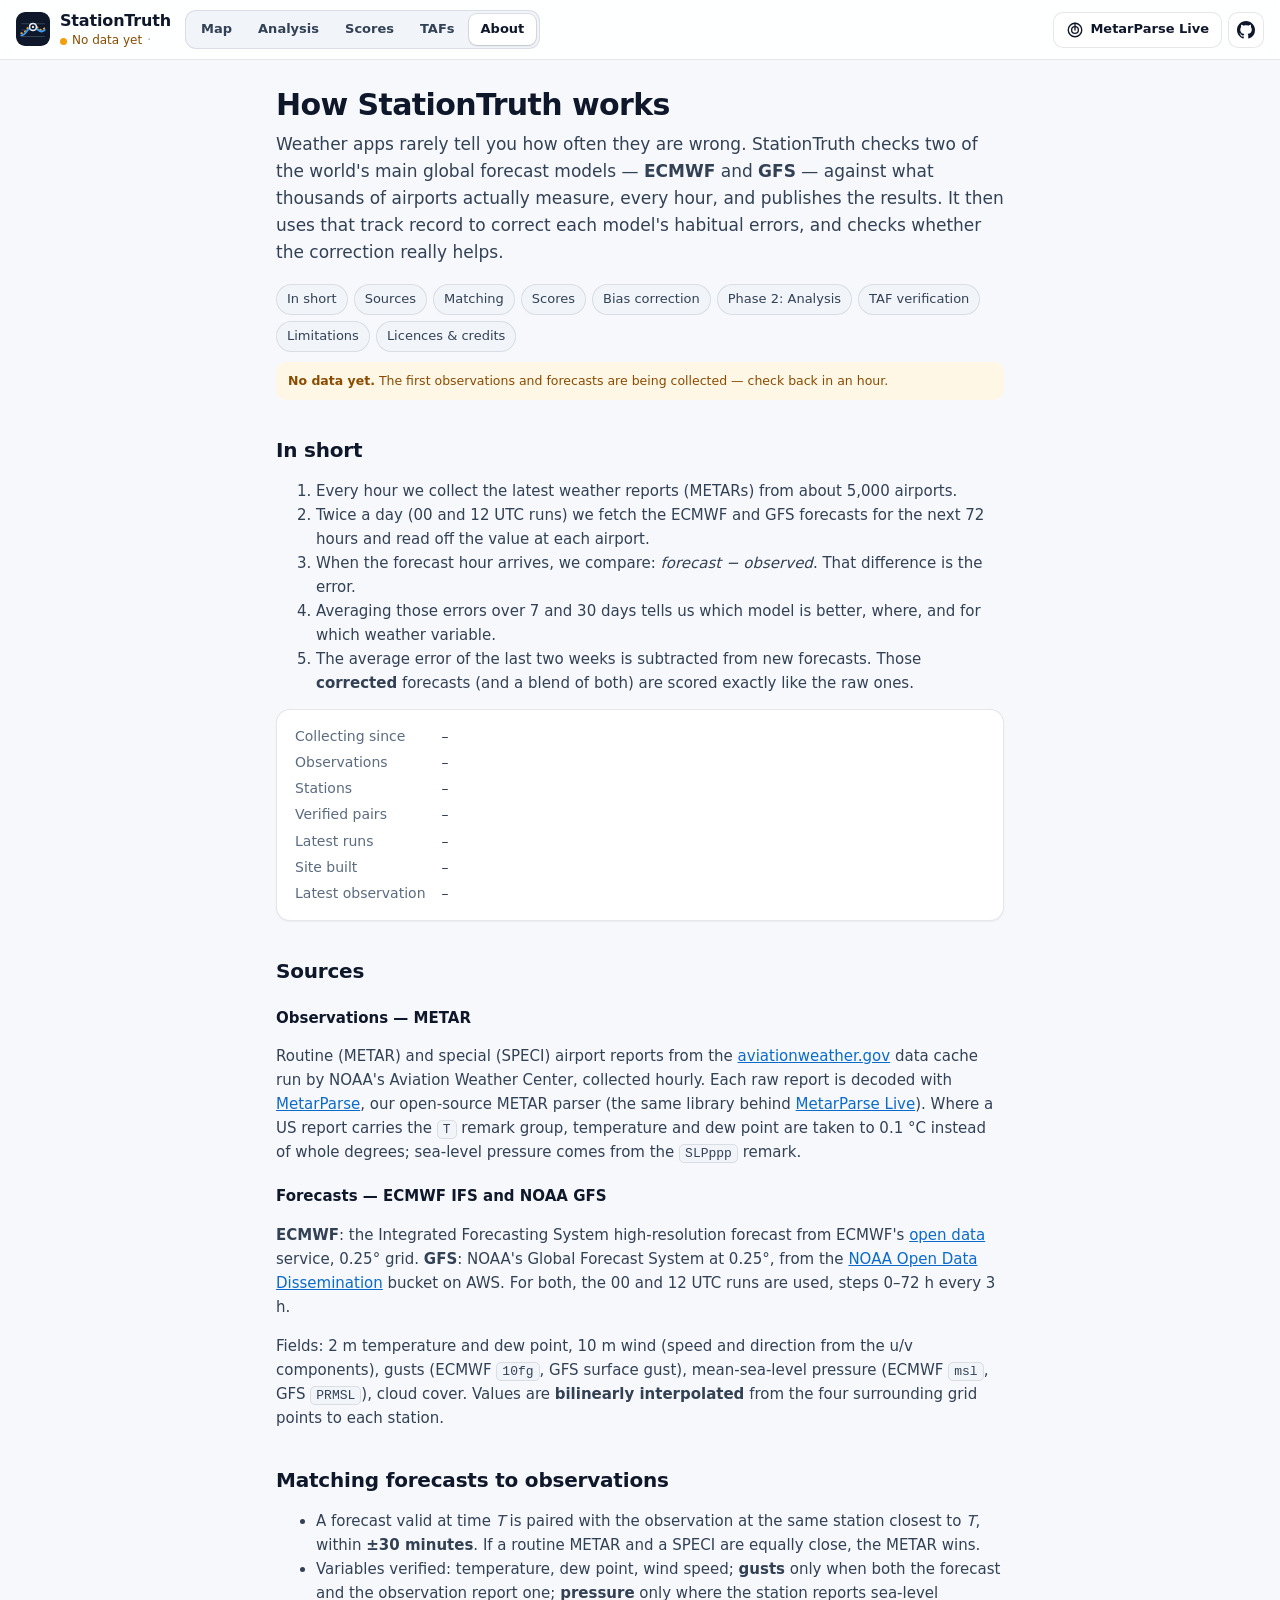
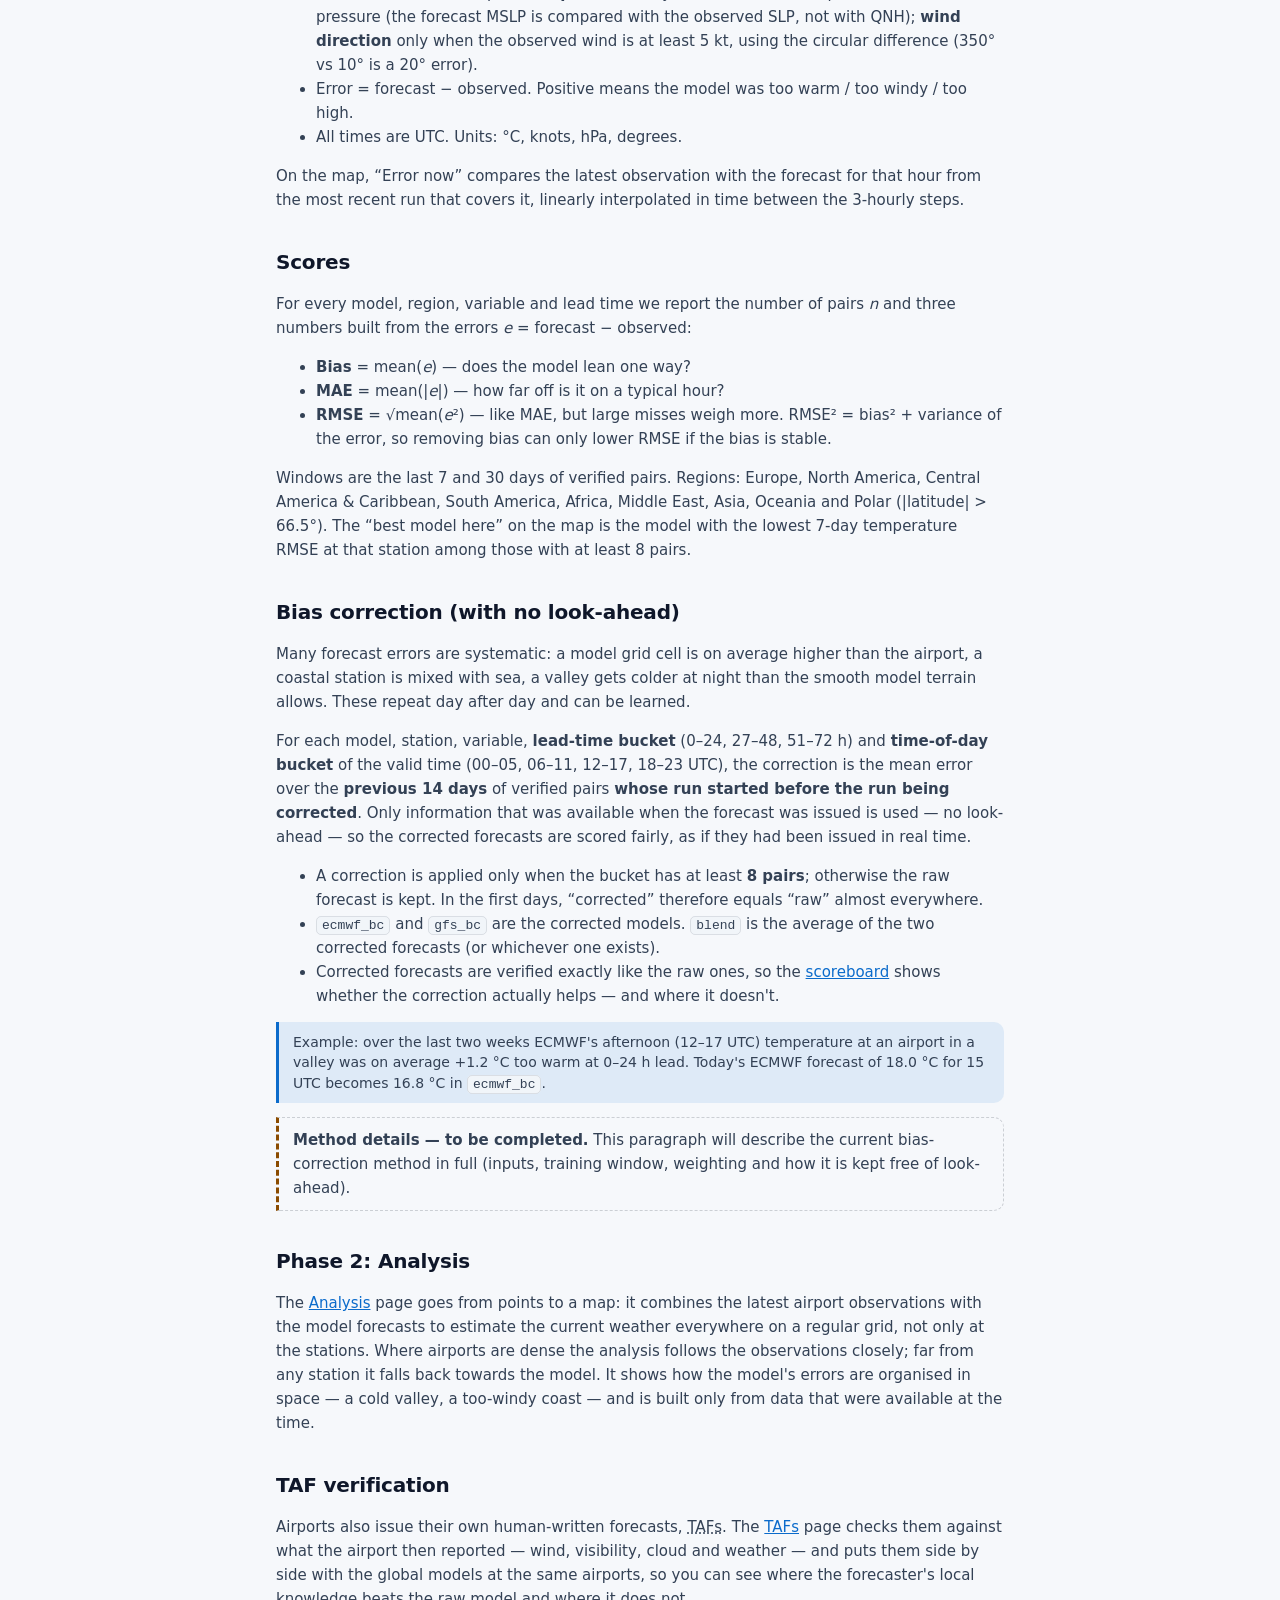
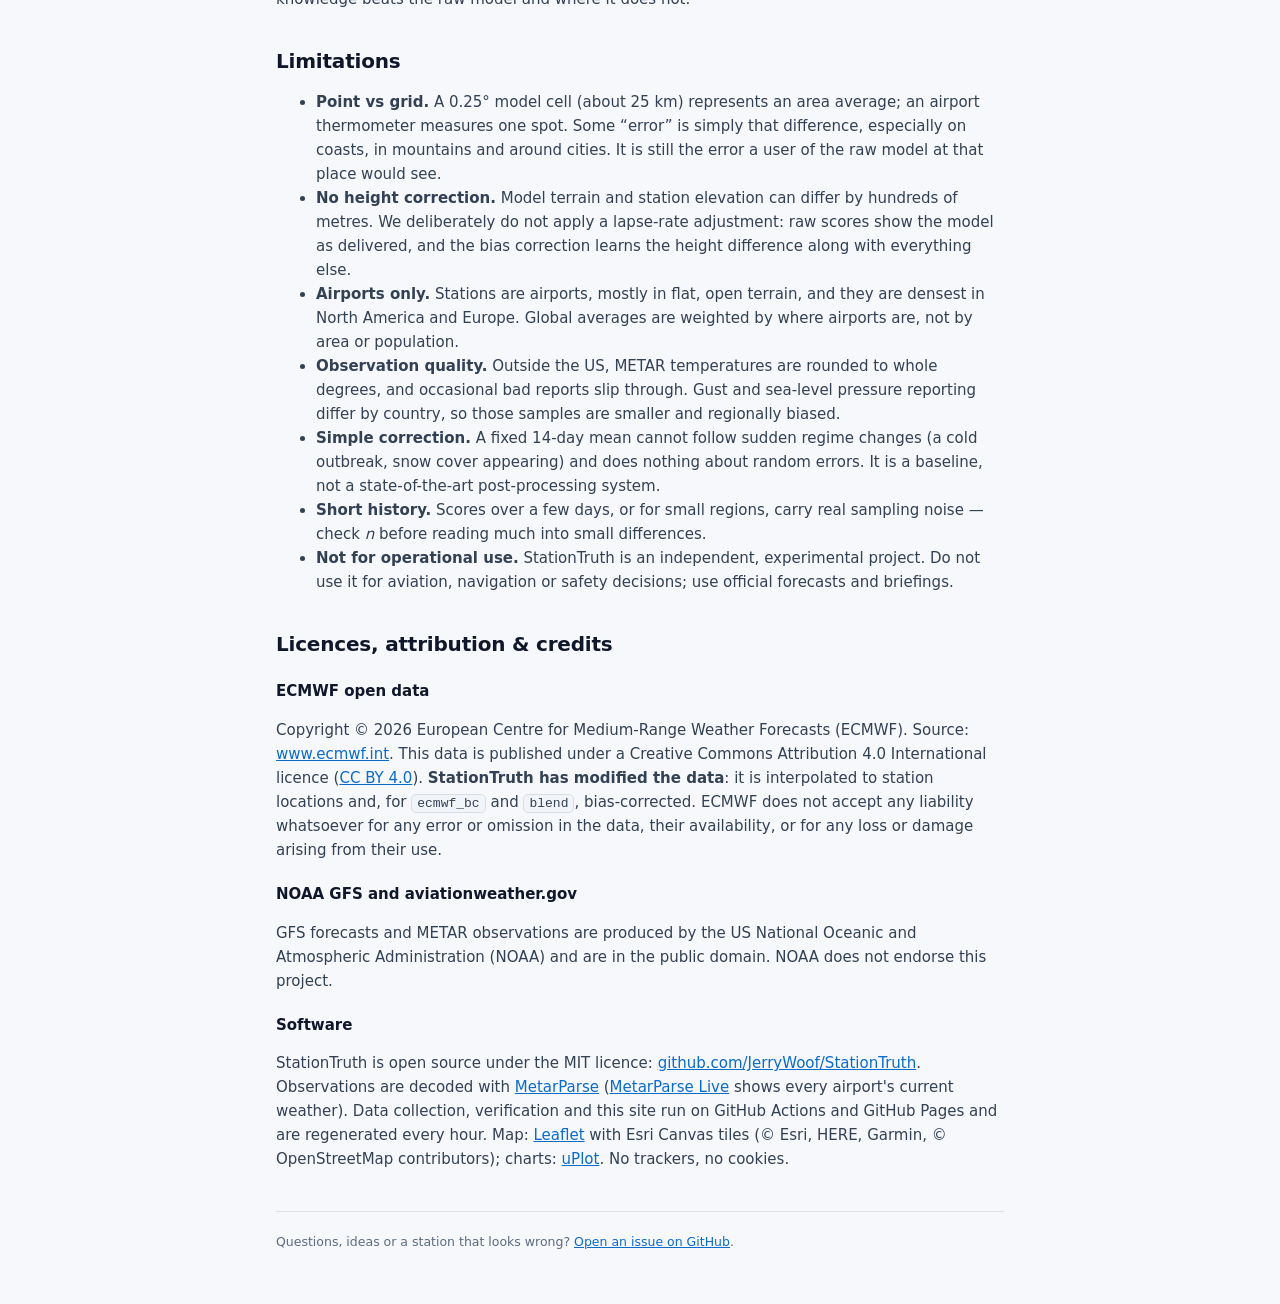
==== commit a792edcf: "Polish site: shared nav, freshness, chart gaps, 3x smaller station files - Shared header and nav for" ====
--- a/site/about.html
+++ b/site/about.html
@@ -15,7 +15,7 @@
 <meta property="og:site_name" content="StationTruth">
 <meta name="twitter:card" content="summary">
 <link rel="icon" type="image/svg+xml" href="favicon.svg">
-<link rel="stylesheet" href="style.css">
+<link rel="stylesheet" href="style.css?v=__BUILD__">
 </head>
 <body class="doc">
 <a class="skip" href="#main">Skip to content</a>
@@ -30,7 +30,9 @@
   </a>
   <nav class="nav" aria-label="Pages">
     <a href="./">Map</a>
+    <a href="analysis.html">Analysis</a>
     <a href="scores.html">Scores</a>
+    <a href="tafs.html">TAFs</a>
     <a href="about.html" aria-current="page">About</a>
   </nav>
   <div class="top-actions">
@@ -54,6 +56,8 @@
     <li><a href="#matching">Matching</a></li>
     <li><a href="#scores">Scores</a></li>
     <li><a href="#correction">Bias correction</a></li>
+    <li><a href="#analysis">Phase 2: Analysis</a></li>
+    <li><a href="#tafs">TAF verification</a></li>
     <li><a href="#limits">Limitations</a></li>
     <li><a href="#licence">Licences &amp; credits</a></li>
   </ul>
@@ -75,7 +79,8 @@
       <dt>Stations</dt><dd id="f-st">–</dd>
       <dt>Verified pairs</dt><dd id="f-pairs">–</dd>
       <dt>Latest runs</dt><dd id="f-runs">–</dd>
-      <dt>Page generated</dt><dd id="f-gen">–</dd>
+      <dt>Site built</dt><dd id="f-gen">–</dd>
+      <dt>Latest observation</dt><dd id="f-last">–</dd>
     </dl>
   </div>
 
@@ -114,6 +119,17 @@
   </ul>
   <div class="callout">Example: over the last two weeks ECMWF's afternoon (12–17 UTC) temperature at an airport in a valley was on average +1.2 °C too warm at 0–24 h lead. Today's ECMWF forecast of 18.0 °C for 15 UTC becomes 16.8 °C in <code>ecmwf_bc</code>.</div>
 
+  <!-- BIAS-CORRECTION METHOD: placeholder for the lead to replace with the final description of the current method -->
+  <div class="callout placeholder" id="correction-method" data-placeholder="bias-correction-method">
+    <p><b>Method details — to be completed.</b> This paragraph will describe the current bias-correction method in full (inputs, training window, weighting and how it is kept free of look-ahead).</p>
+  </div>
+
+  <h2 id="analysis">Phase 2: Analysis</h2>
+  <p>The <a href="analysis.html">Analysis</a> page goes from points to a map: it combines the latest airport observations with the model forecasts to estimate the current weather everywhere on a regular grid, not only at the stations. Where airports are dense the analysis follows the observations closely; far from any station it falls back towards the model. It shows how the model's errors are organised in space — a cold valley, a too-windy coast — and is built only from data that were available at the time.</p>
+
+  <h2 id="tafs">TAF verification</h2>
+  <p>Airports also issue their own human-written forecasts, <abbr title="Terminal Aerodrome Forecast">TAFs</abbr>. The <a href="tafs.html">TAFs</a> page checks them against what the airport then reported — wind, visibility, cloud and weather — and puts them side by side with the global models at the same airports, so you can see where the forecaster's local knowledge beats the raw model and where it does not.</p>
+
   <h2 id="limits">Limitations</h2>
   <ul>
     <li><b>Point vs grid.</b> A 0.25° model cell (about 25 km) represents an area average; an airport thermometer measures one spot. Some “error” is simply that difference, especially on coasts, in mountains and around cities. It is still the error a user of the raw model at that place would see.</li>
@@ -139,8 +155,9 @@
 </main>
 
 <script type="module">
-  import { loadMeta, setStatus, collectingHTML, fmtInt, dateLabel, ago, runLabel, utcLabel } from './common.js';
+  import { loadMeta, setStatus, renderNav, collectingHTML, fmtInt, dateLabel, ago, runLabel, utcLabel } from './common.js?v=__BUILD__';
   const $ = (id) => document.getElementById(id);
+  renderNav('about');
   loadMeta().then((meta) => {
     setStatus(meta);
     $('collecting').innerHTML = collectingHTML(meta);
@@ -152,6 +169,7 @@
     const lr = meta.latest_run || {};
     $('f-runs').textContent = [lr.ecmwf && `ECMWF ${runLabel(lr.ecmwf)}`, lr.gfs && `GFS ${runLabel(lr.gfs)}`].filter(Boolean).join(' · ') || '–';
     $('f-gen').textContent = `${dateLabel(meta.generated)} ${utcLabel(meta.generated)} (${ago(meta.generated)})`;
+    if (meta.last_obs) $('f-last').textContent = `${dateLabel(meta.last_obs)} ${utcLabel(meta.last_obs)} (${ago(meta.last_obs)})`;
   }).catch((e) => console.error(e));
 </script>
 </body>
--- a/site/style.css
+++ b/site/style.css
@@ -475,3 +475,7 @@
   .nav a { padding: 5px 7px; }
   .brand { gap: 8px; }
 }
+
+/* about: paragraph the maintainer still has to write */
+.callout.placeholder { border: 1px dashed var(--border-strong); border-left: 3px dashed var(--warn-ink); background: none; }
+.callout.placeholder p { margin: 0; }
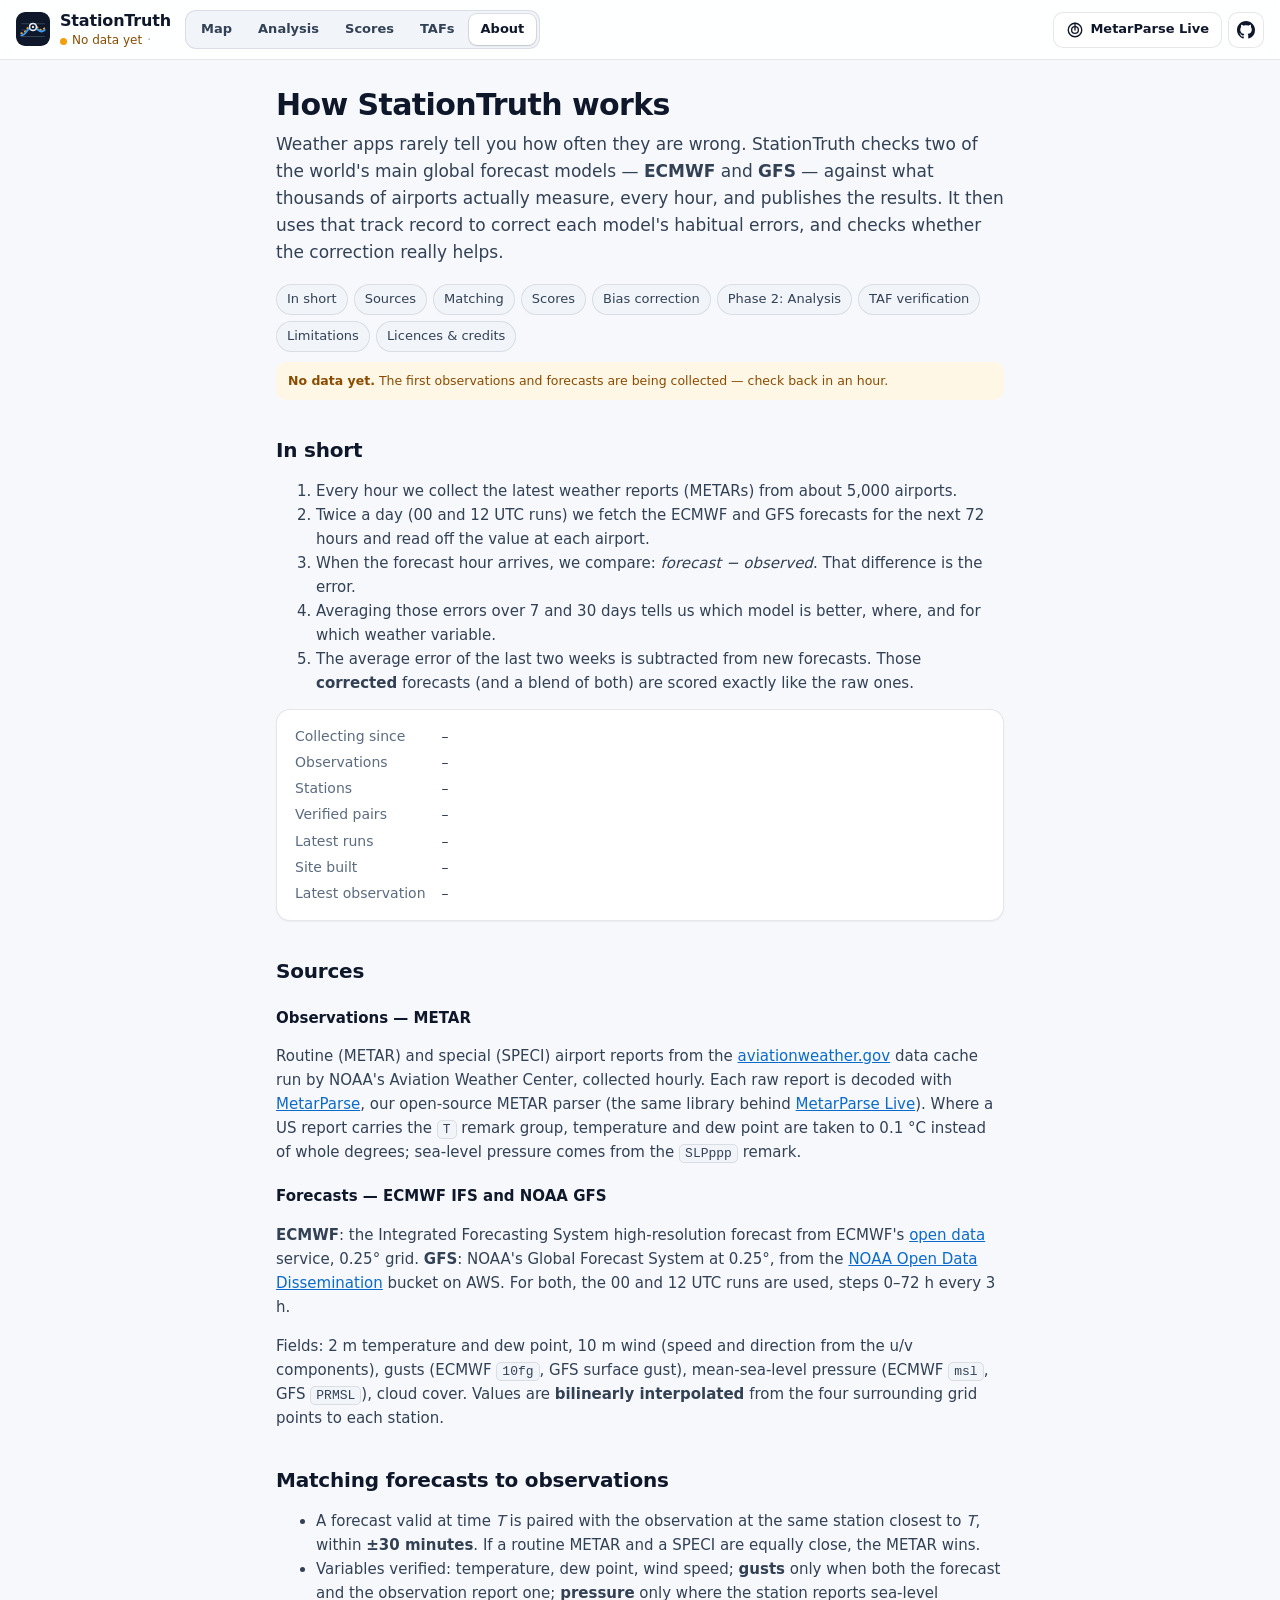
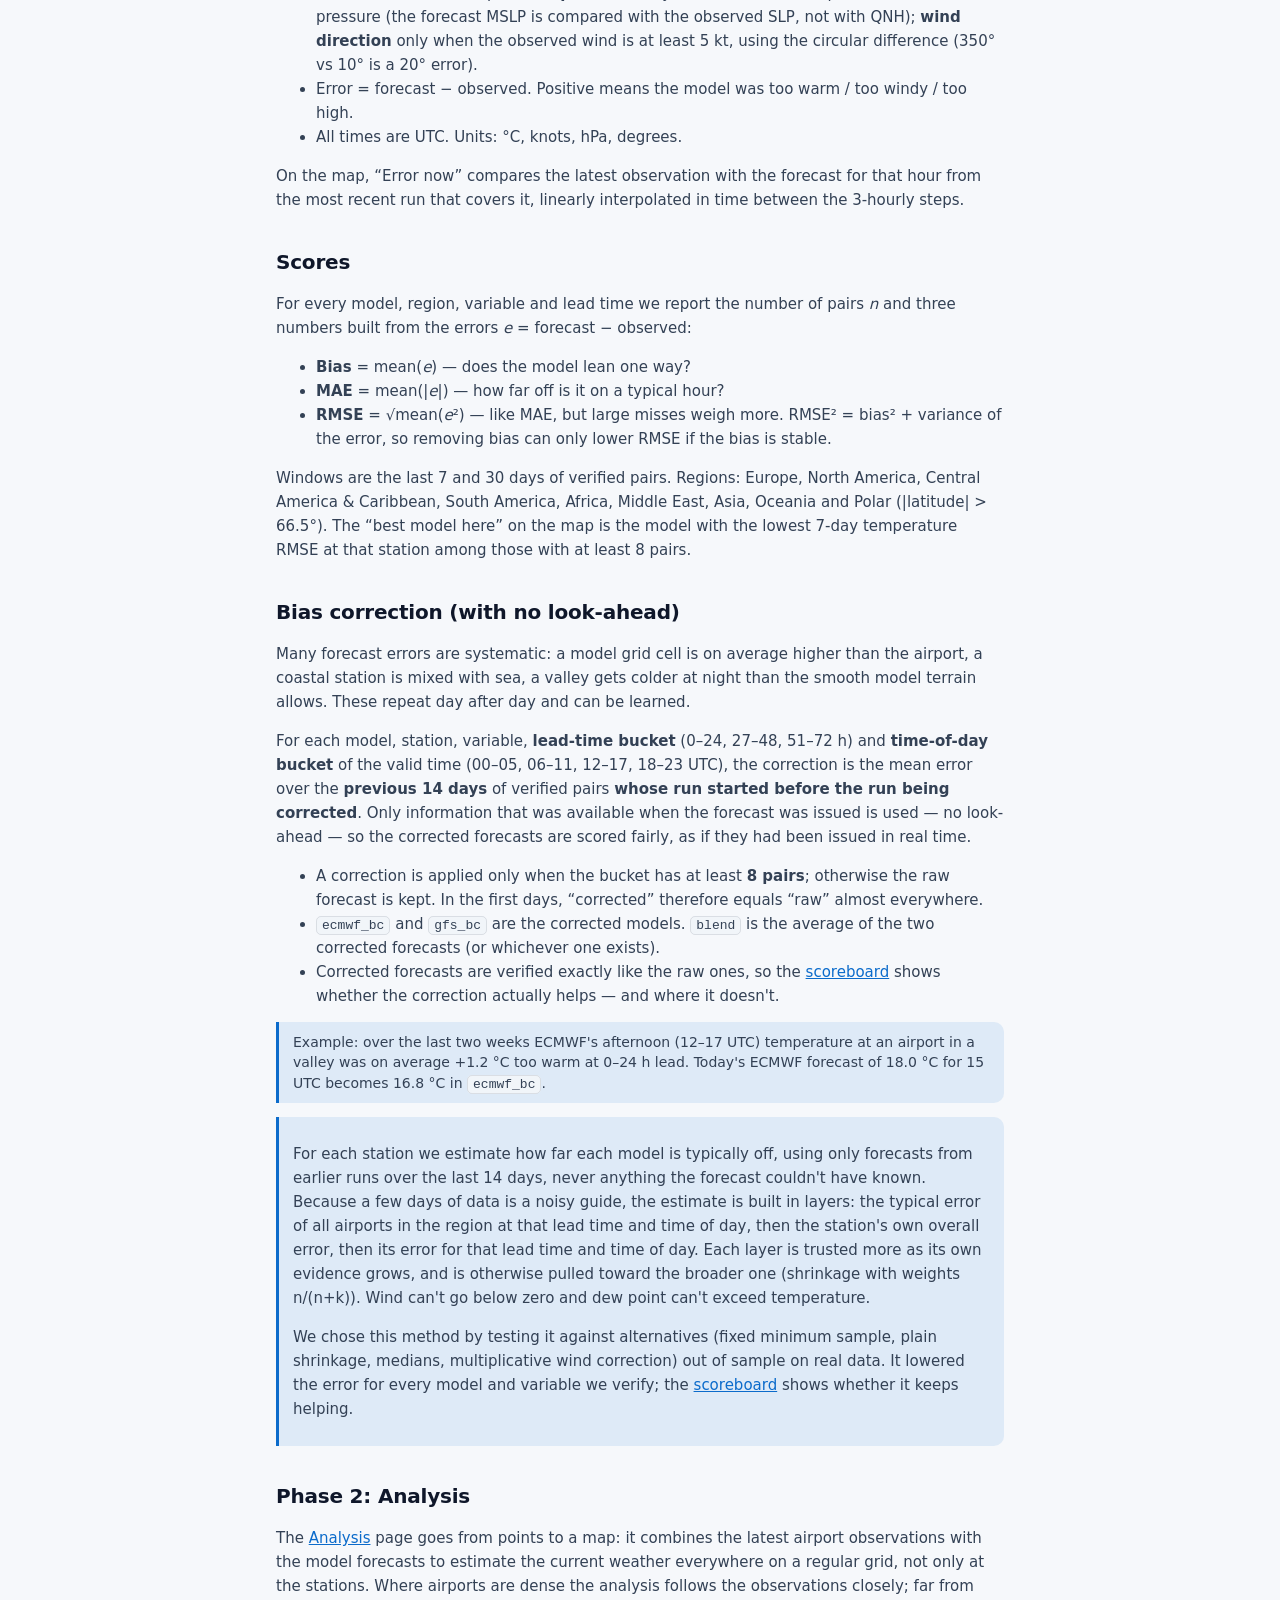
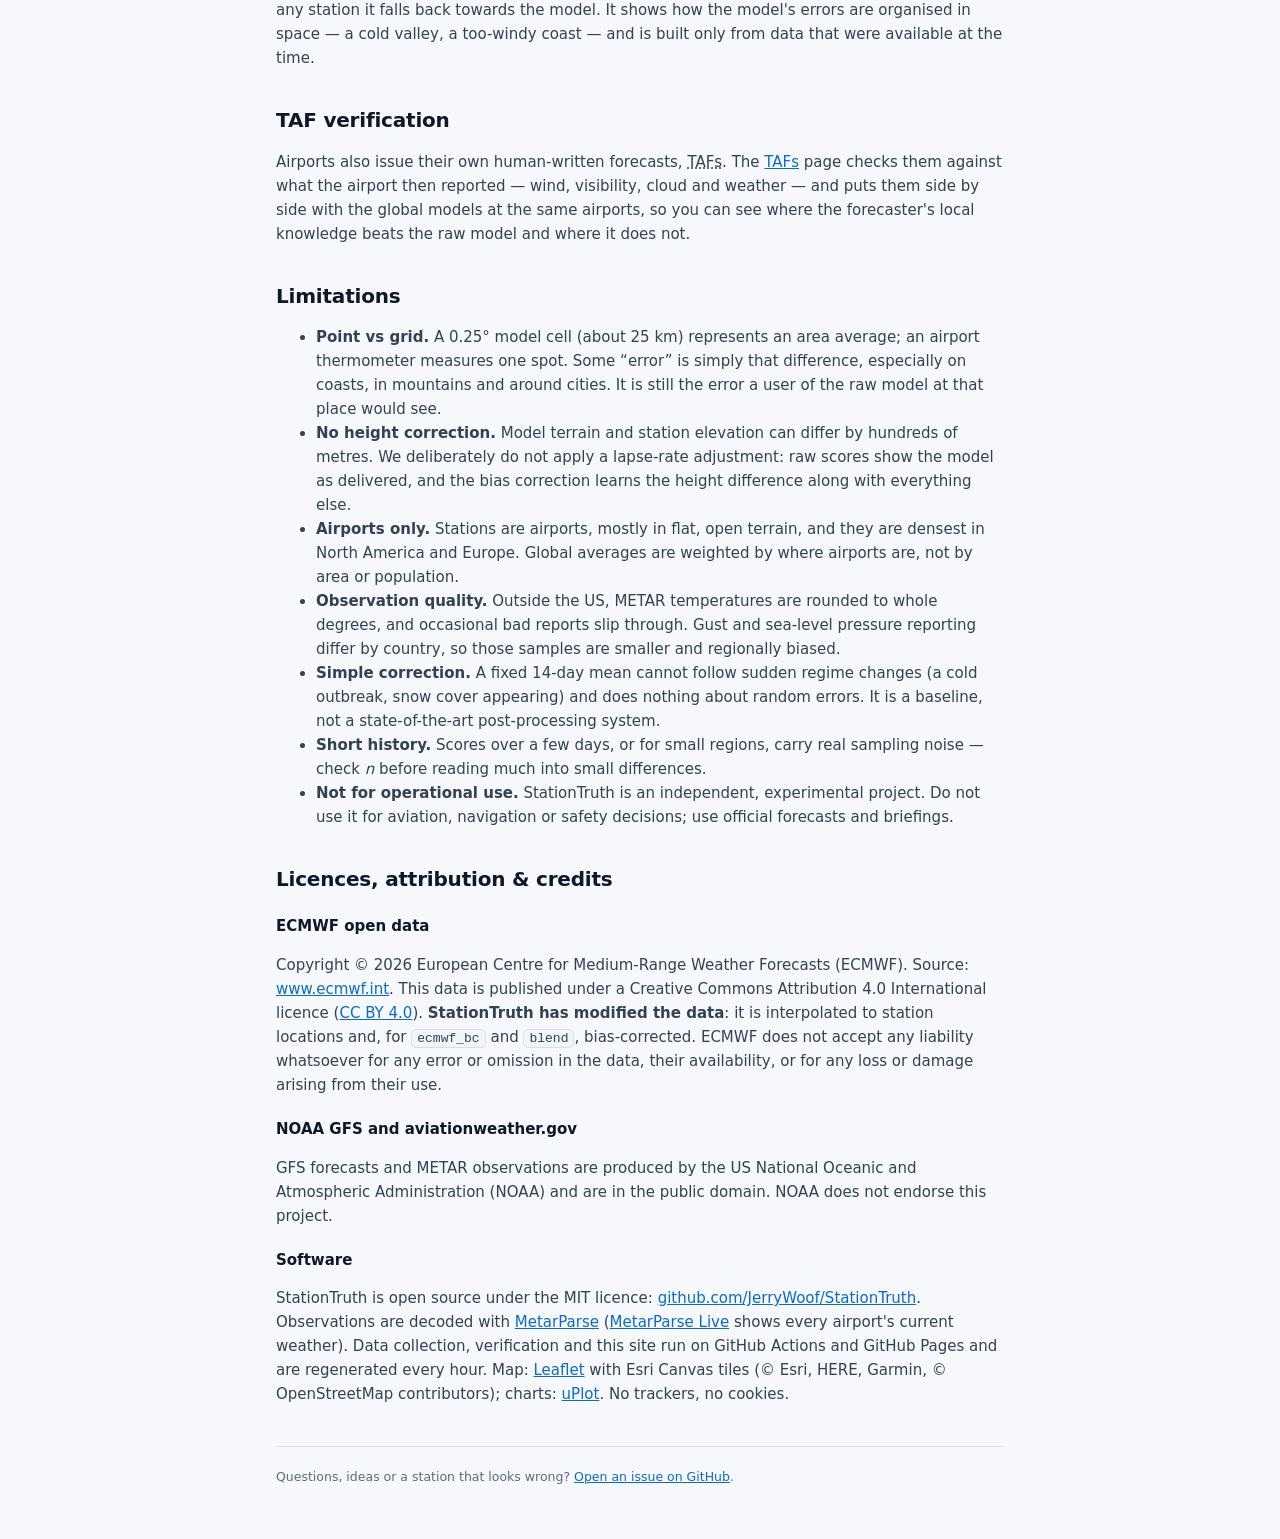
==== commit 4e7c2e65: "Replace bias correction with hierarchical shrinkage Estimate each model's error in layers (region ->" ====
--- a/site/about.html
+++ b/site/about.html
@@ -120,8 +120,9 @@
   <div class="callout">Example: over the last two weeks ECMWF's afternoon (12–17 UTC) temperature at an airport in a valley was on average +1.2 °C too warm at 0–24 h lead. Today's ECMWF forecast of 18.0 °C for 15 UTC becomes 16.8 °C in <code>ecmwf_bc</code>.</div>
 
   <!-- BIAS-CORRECTION METHOD: placeholder for the lead to replace with the final description of the current method -->
-  <div class="callout placeholder" id="correction-method" data-placeholder="bias-correction-method">
-    <p><b>Method details — to be completed.</b> This paragraph will describe the current bias-correction method in full (inputs, training window, weighting and how it is kept free of look-ahead).</p>
+  <div class="callout" id="correction-method">
+    <p>For each station we estimate how far each model is typically off, using only forecasts from earlier runs over the last 14 days, never anything the forecast couldn't have known. Because a few days of data is a noisy guide, the estimate is built in layers: the typical error of all airports in the region at that lead time and time of day, then the station's own overall error, then its error for that lead time and time of day. Each layer is trusted more as its own evidence grows, and is otherwise pulled toward the broader one (shrinkage with weights n/(n+k)). Wind can't go below zero and dew point can't exceed temperature.</p>
+    <p>We chose this method by testing it against alternatives (fixed minimum sample, plain shrinkage, medians, multiplicative wind correction) out of sample on real data. It lowered the error for every model and variable we verify; the <a href="scores.html">scoreboard</a> shows whether it keeps helping.</p>
   </div>
 
   <h2 id="analysis">Phase 2: Analysis</h2>
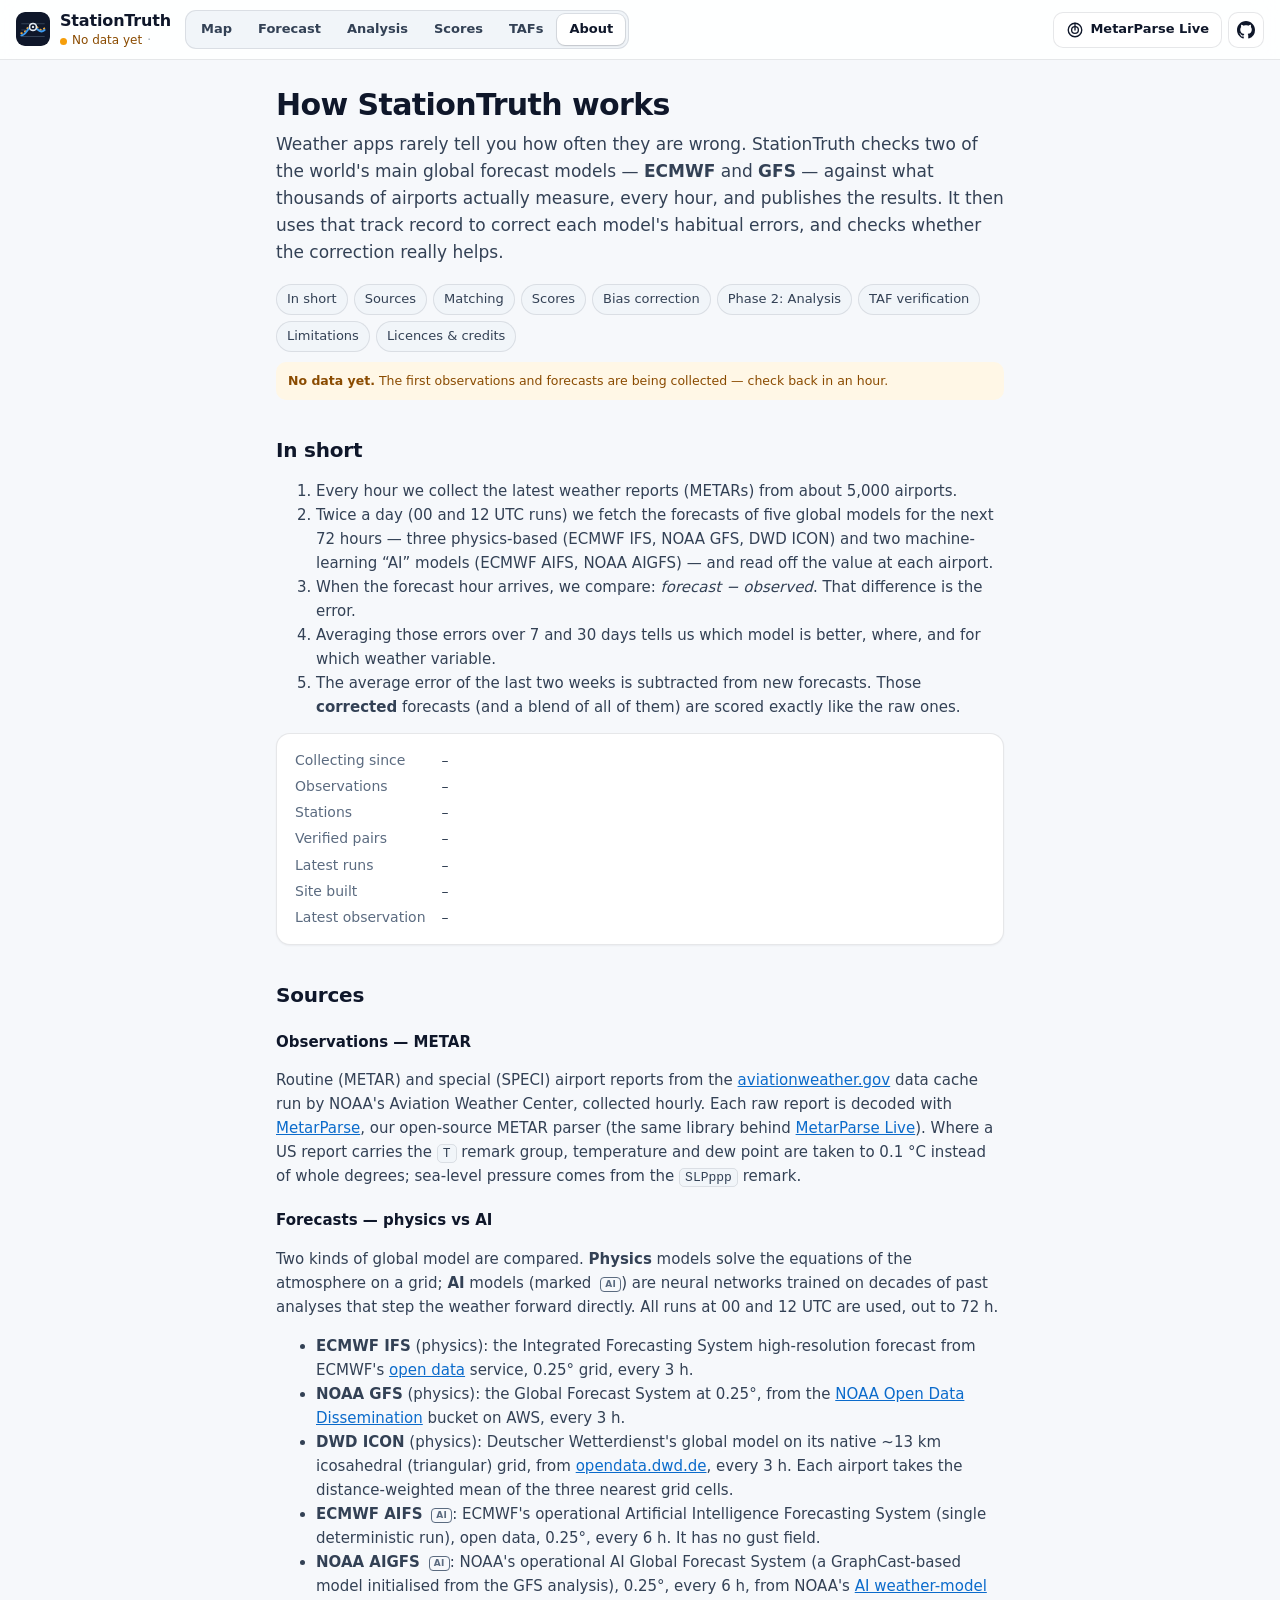
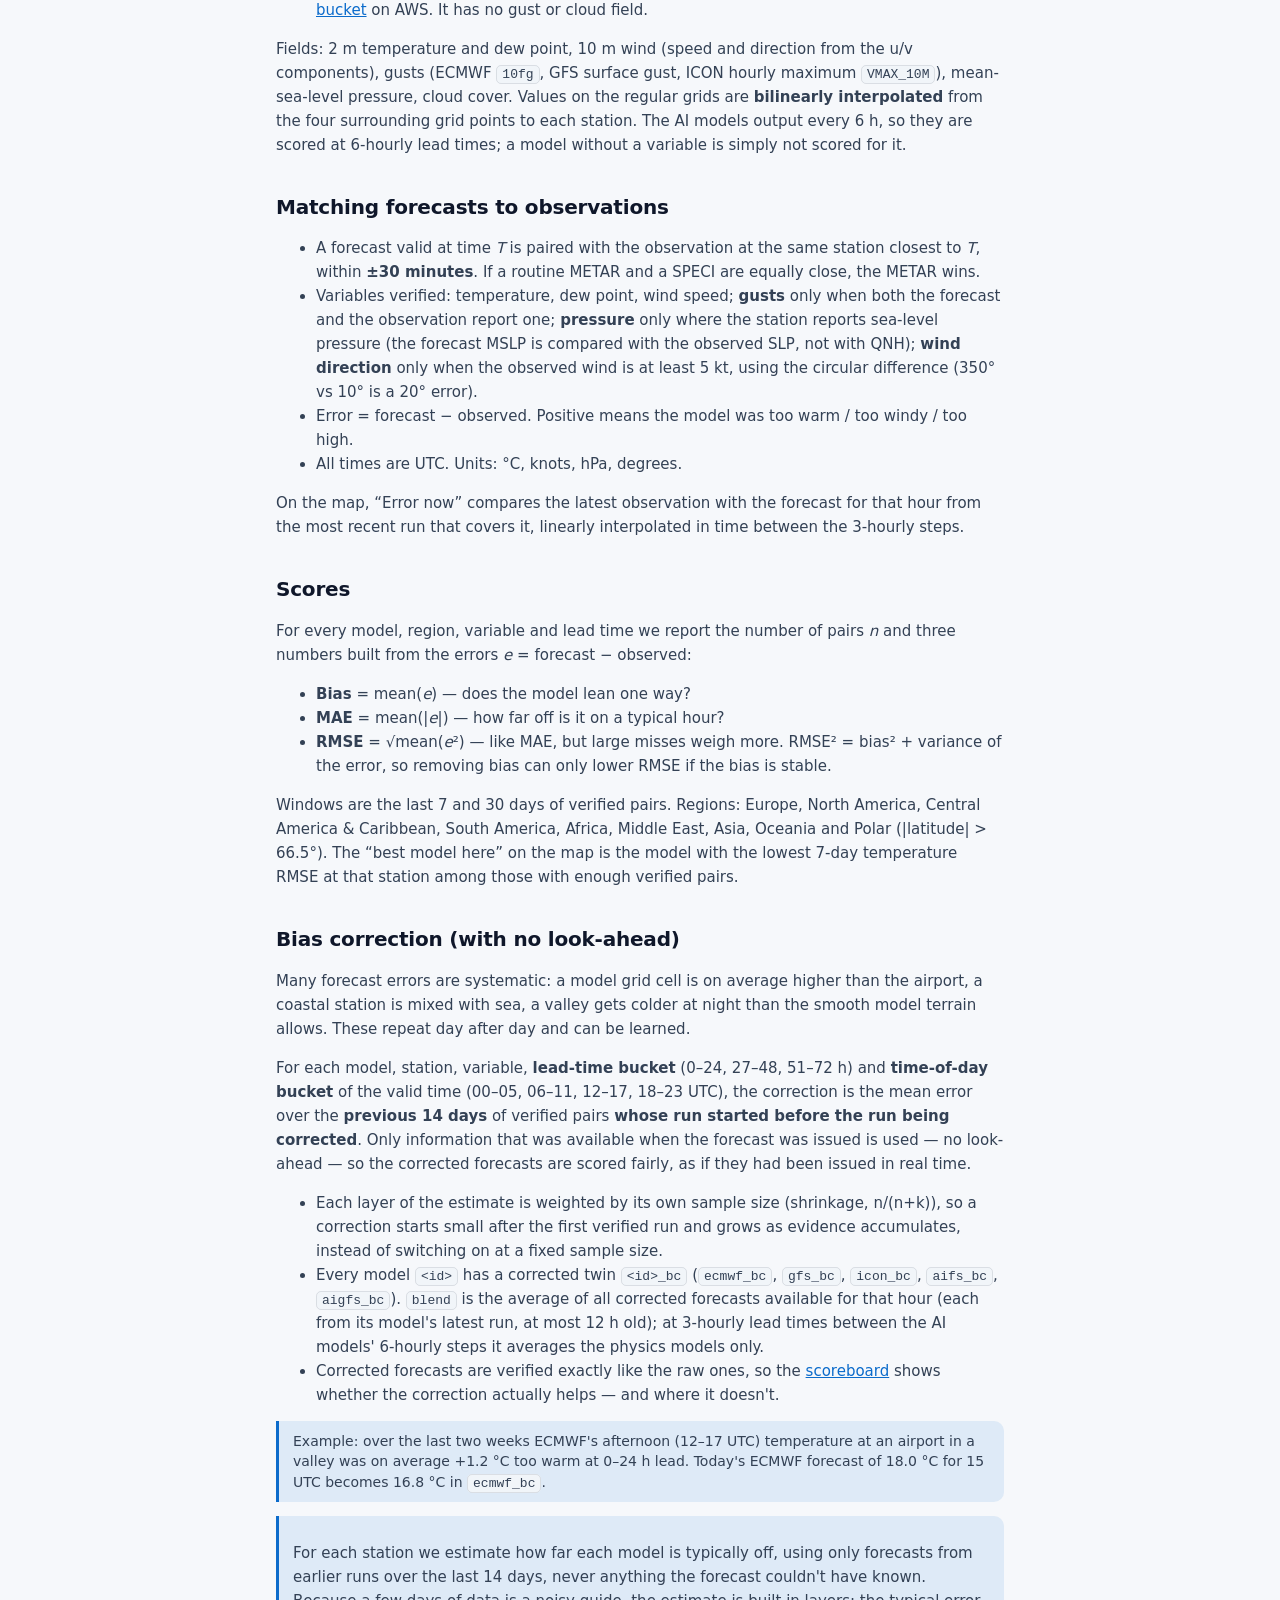
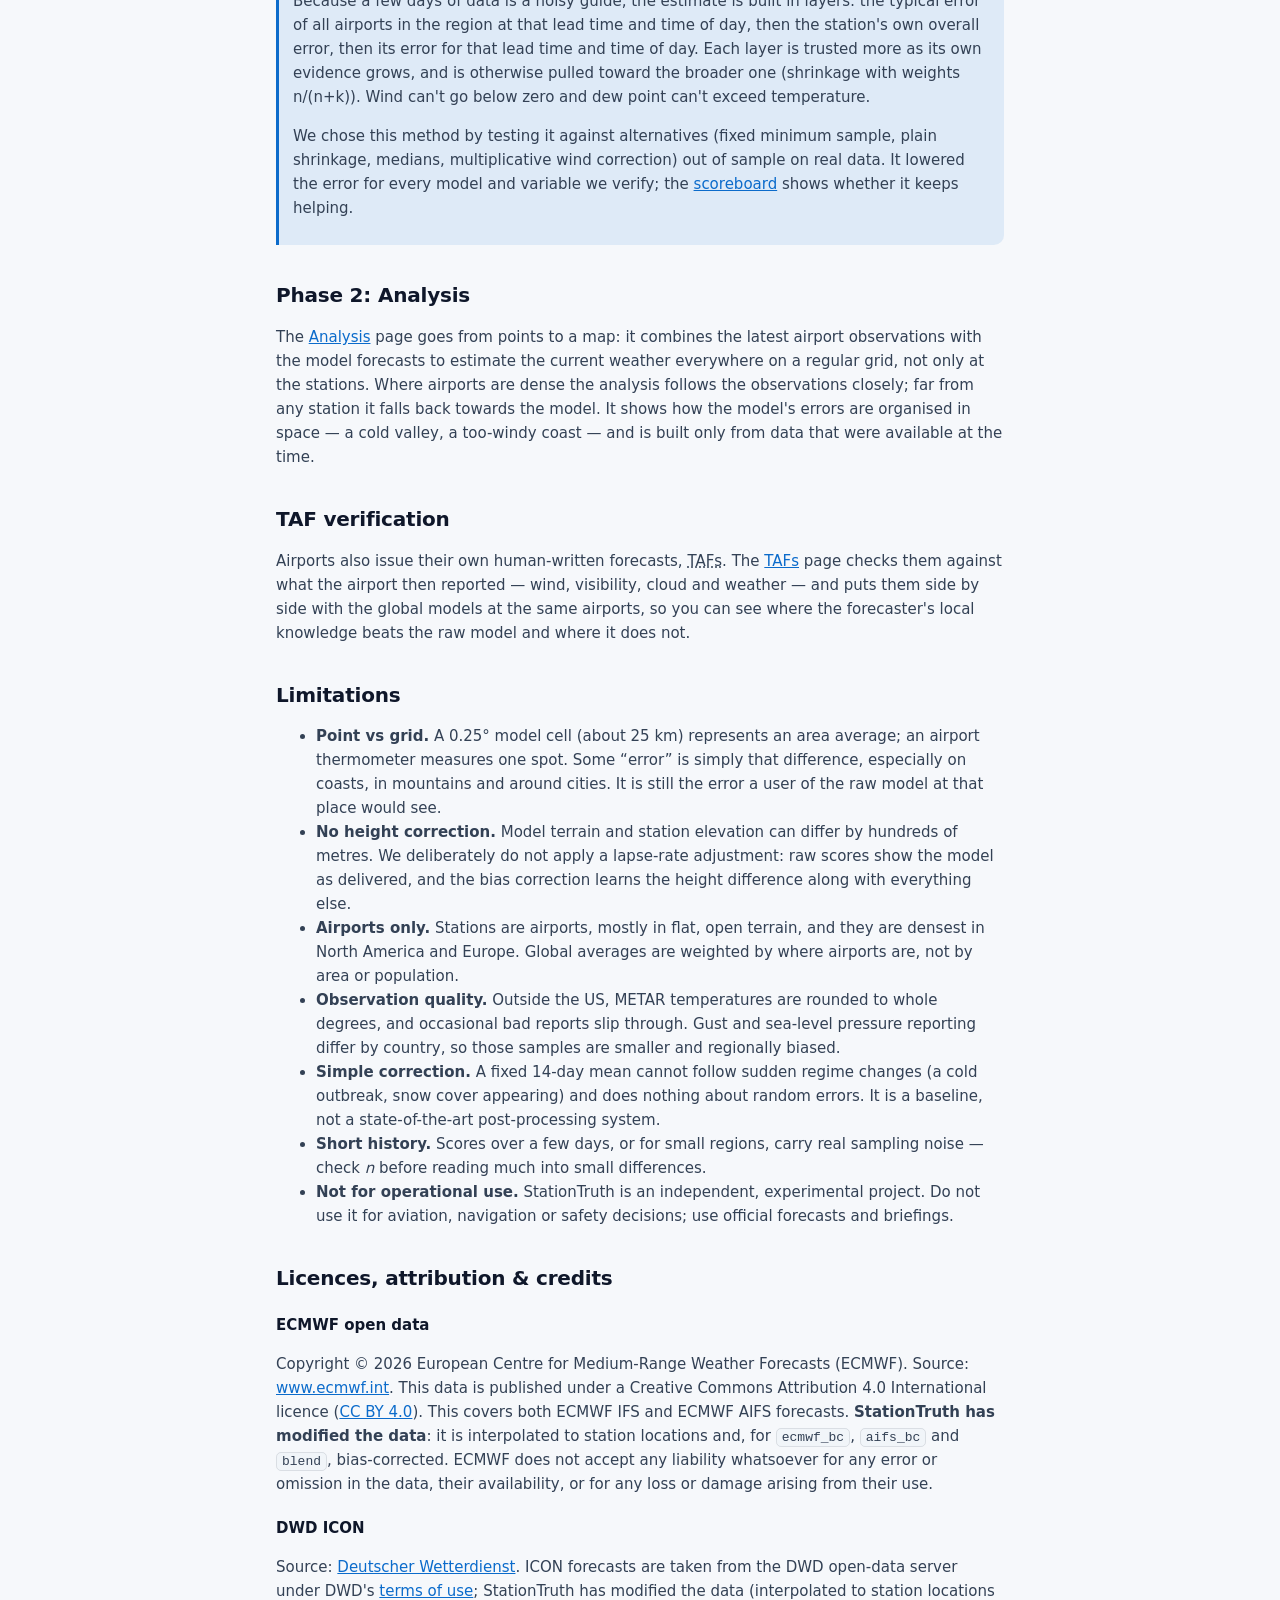
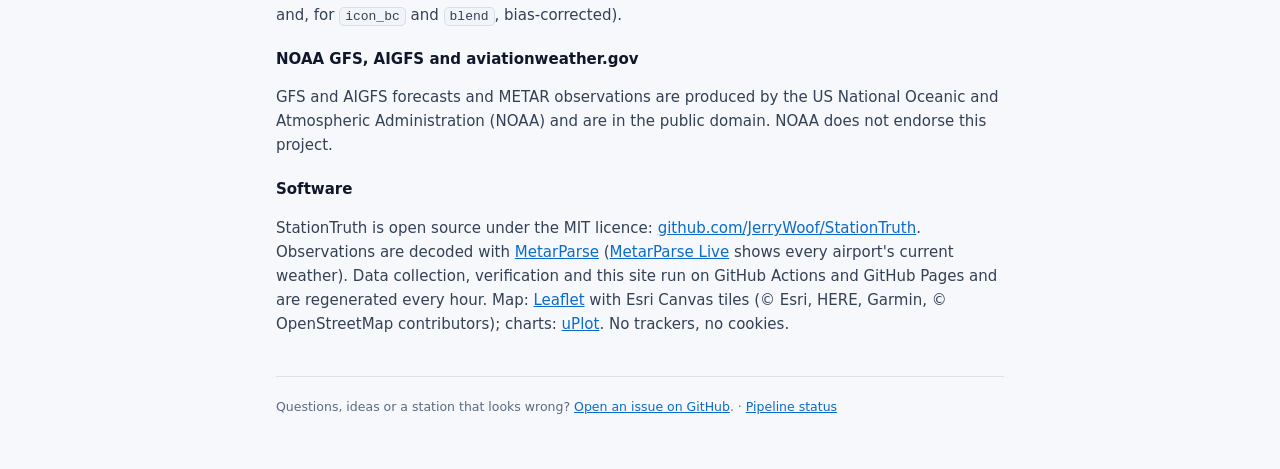
==== commit 4be5db42: "Add AI models (ECMWF AIFS, NOAA AIGFS) and DWD ICON Five global models are now verified side by side" ====
--- a/site/about.html
+++ b/site/about.html
@@ -67,10 +67,10 @@
   <h2 id="short">In short</h2>
   <ol>
     <li>Every hour we collect the latest weather reports (METARs) from about 5,000 airports.</li>
-    <li>Twice a day (00 and 12 UTC runs) we fetch the ECMWF and GFS forecasts for the next 72 hours and read off the value at each airport.</li>
+    <li>Twice a day (00 and 12 UTC runs) we fetch the forecasts of five global models for the next 72 hours — three physics-based (ECMWF IFS, NOAA GFS, DWD ICON) and two machine-learning “AI” models (ECMWF AIFS, NOAA AIGFS) — and read off the value at each airport.</li>
     <li>When the forecast hour arrives, we compare: <i>forecast − observed</i>. That difference is the error.</li>
     <li>Averaging those errors over 7 and 30 days tells us which model is better, where, and for which weather variable.</li>
-    <li>The average error of the last two weeks is subtracted from new forecasts. Those <b>corrected</b> forecasts (and a blend of both) are scored exactly like the raw ones.</li>
+    <li>The average error of the last two weeks is subtracted from new forecasts. Those <b>corrected</b> forecasts (and a blend of all of them) are scored exactly like the raw ones.</li>
   </ol>
   <div class="panel" style="margin-top:14px">
     <dl class="facts" id="facts">
@@ -87,9 +87,16 @@
   <h2 id="sources">Sources</h2>
   <h3>Observations — METAR</h3>
   <p>Routine (METAR) and special (SPECI) airport reports from the <a href="https://aviationweather.gov/data/api/" rel="noopener">aviationweather.gov</a> data cache run by NOAA's Aviation Weather Center, collected hourly. Each raw report is decoded with <a href="https://github.com/JerryWoof/MetarParse" rel="noopener">MetarParse</a>, our open-source METAR parser (the same library behind <a href="https://jerrywoof.github.io/MetarParse/" rel="noopener">MetarParse Live</a>). Where a US report carries the <code>T</code> remark group, temperature and dew point are taken to 0.1 °C instead of whole degrees; sea-level pressure comes from the <code>SLPppp</code> remark.</p>
-  <h3>Forecasts — ECMWF IFS and NOAA GFS</h3>
-  <p><b>ECMWF</b>: the Integrated Forecasting System high-resolution forecast from ECMWF's <a href="https://www.ecmwf.int/en/forecasts/datasets/open-data" rel="noopener">open data</a> service, 0.25° grid. <b>GFS</b>: NOAA's Global Forecast System at 0.25°, from the <a href="https://registry.opendata.aws/noaa-gfs-bdp-pds/" rel="noopener">NOAA Open Data Dissemination</a> bucket on AWS. For both, the 00 and 12 UTC runs are used, steps 0–72 h every 3 h.</p>
-  <p>Fields: 2 m temperature and dew point, 10 m wind (speed and direction from the u/v components), gusts (ECMWF <code>10fg</code>, GFS surface gust), mean-sea-level pressure (ECMWF <code>msl</code>, GFS <code>PRMSL</code>), cloud cover. Values are <b>bilinearly interpolated</b> from the four surrounding grid points to each station.</p>
+  <h3>Forecasts — physics vs AI</h3>
+  <p>Two kinds of global model are compared. <b>Physics</b> models solve the equations of the atmosphere on a grid; <b>AI</b> models (marked <span class="ai-badge">AI</span>) are neural networks trained on decades of past analyses that step the weather forward directly. All runs at 00 and 12 UTC are used, out to 72 h.</p>
+  <ul>
+    <li><b>ECMWF IFS</b> (physics): the Integrated Forecasting System high-resolution forecast from ECMWF's <a href="https://www.ecmwf.int/en/forecasts/datasets/open-data" rel="noopener">open data</a> service, 0.25° grid, every 3 h.</li>
+    <li><b>NOAA GFS</b> (physics): the Global Forecast System at 0.25°, from the <a href="https://registry.opendata.aws/noaa-gfs-bdp-pds/" rel="noopener">NOAA Open Data Dissemination</a> bucket on AWS, every 3 h.</li>
+    <li><b>DWD ICON</b> (physics): Deutscher Wetterdienst's global model on its native ~13 km icosahedral (triangular) grid, from <a href="https://opendata.dwd.de/weather/nwp/icon/grib/" rel="noopener">opendata.dwd.de</a>, every 3 h. Each airport takes the distance-weighted mean of the three nearest grid cells.</li>
+    <li><b>ECMWF AIFS</b> <span class="ai-badge">AI</span>: ECMWF's operational Artificial Intelligence Forecasting System (single deterministic run), open data, 0.25°, every 6 h. It has no gust field.</li>
+    <li><b>NOAA AIGFS</b> <span class="ai-badge">AI</span>: NOAA's operational AI Global Forecast System (a GraphCast-based model initialised from the GFS analysis), 0.25°, every 6 h, from NOAA's <a href="https://noaa-nws-graphcastgfs-pds.s3.amazonaws.com/index.html" rel="noopener">AI weather-model bucket</a> on AWS. It has no gust or cloud field.</li>
+  </ul>
+  <p>Fields: 2 m temperature and dew point, 10 m wind (speed and direction from the u/v components), gusts (ECMWF <code>10fg</code>, GFS surface gust, ICON hourly maximum <code>VMAX_10M</code>), mean-sea-level pressure, cloud cover. Values on the regular grids are <b>bilinearly interpolated</b> from the four surrounding grid points to each station. The AI models output every 6 h, so they are scored at 6-hourly lead times; a model without a variable is simply not scored for it.</p>
 
   <h2 id="matching">Matching forecasts to observations</h2>
   <ul>
@@ -107,14 +114,14 @@
     <li><b>MAE</b> = mean(|<i>e</i>|) — how far off is it on a typical hour?</li>
     <li><b>RMSE</b> = √mean(<i>e</i>²) — like MAE, but large misses weigh more. RMSE² = bias² + variance of the error, so removing bias can only lower RMSE if the bias is stable.</li>
   </ul>
-  <p>Windows are the last 7 and 30 days of verified pairs. Regions: Europe, North America, Central America &amp; Caribbean, South America, Africa, Middle East, Asia, Oceania and Polar (|latitude| &gt; 66.5°). The “best model here” on the map is the model with the lowest 7-day temperature RMSE at that station among those with at least 8 pairs.</p>
+  <p>Windows are the last 7 and 30 days of verified pairs. Regions: Europe, North America, Central America &amp; Caribbean, South America, Africa, Middle East, Asia, Oceania and Polar (|latitude| &gt; 66.5°). The “best model here” on the map is the model with the lowest 7-day temperature RMSE at that station among those with enough verified pairs.</p>
 
   <h2 id="correction">Bias correction (with no look-ahead)</h2>
   <p>Many forecast errors are systematic: a model grid cell is on average higher than the airport, a coastal station is mixed with sea, a valley gets colder at night than the smooth model terrain allows. These repeat day after day and can be learned.</p>
   <p>For each model, station, variable, <b>lead-time bucket</b> (0–24, 27–48, 51–72 h) and <b>time-of-day bucket</b> of the valid time (00–05, 06–11, 12–17, 18–23 UTC), the correction is the mean error over the <b>previous 14 days</b> of verified pairs <b>whose run started before the run being corrected</b>. Only information that was available when the forecast was issued is used — no look-ahead — so the corrected forecasts are scored fairly, as if they had been issued in real time.</p>
   <ul>
-    <li>A correction is applied only when the bucket has at least <b>8 pairs</b>; otherwise the raw forecast is kept. In the first days, “corrected” therefore equals “raw” almost everywhere.</li>
-    <li><code>ecmwf_bc</code> and <code>gfs_bc</code> are the corrected models. <code>blend</code> is the average of the two corrected forecasts (or whichever one exists).</li>
+    <li>Each layer of the estimate is weighted by its own sample size (shrinkage, n/(n+k)), so a correction starts small after the first verified run and grows as evidence accumulates, instead of switching on at a fixed sample size.</li>
+    <li>Every model <code>&lt;id&gt;</code> has a corrected twin <code>&lt;id&gt;_bc</code> (<code>ecmwf_bc</code>, <code>gfs_bc</code>, <code>icon_bc</code>, <code>aifs_bc</code>, <code>aigfs_bc</code>). <code>blend</code> is the average of all corrected forecasts available for that hour (each from its model's latest run, at most 12 h old); at 3-hourly lead times between the AI models' 6-hourly steps it averages the physics models only.</li>
     <li>Corrected forecasts are verified exactly like the raw ones, so the <a href="scores.html">scoreboard</a> shows whether the correction actually helps — and where it doesn't.</li>
   </ul>
   <div class="callout">Example: over the last two weeks ECMWF's afternoon (12–17 UTC) temperature at an airport in a valley was on average +1.2 °C too warm at 0–24 h lead. Today's ECMWF forecast of 18.0 °C for 15 UTC becomes 16.8 °C in <code>ecmwf_bc</code>.</div>
@@ -144,9 +151,11 @@
 
   <h2 id="licence">Licences, attribution &amp; credits</h2>
   <h3>ECMWF open data</h3>
-  <p>Copyright © 2026 European Centre for Medium-Range Weather Forecasts (ECMWF). Source: <a href="https://www.ecmwf.int" rel="noopener">www.ecmwf.int</a>. This data is published under a Creative Commons Attribution 4.0 International licence (<a href="https://creativecommons.org/licenses/by/4.0/" rel="noopener">CC BY 4.0</a>). <b>StationTruth has modified the data</b>: it is interpolated to station locations and, for <code>ecmwf_bc</code> and <code>blend</code>, bias-corrected. ECMWF does not accept any liability whatsoever for any error or omission in the data, their availability, or for any loss or damage arising from their use.</p>
-  <h3>NOAA GFS and aviationweather.gov</h3>
-  <p>GFS forecasts and METAR observations are produced by the US National Oceanic and Atmospheric Administration (NOAA) and are in the public domain. NOAA does not endorse this project.</p>
+  <p>Copyright © 2026 European Centre for Medium-Range Weather Forecasts (ECMWF). Source: <a href="https://www.ecmwf.int" rel="noopener">www.ecmwf.int</a>. This data is published under a Creative Commons Attribution 4.0 International licence (<a href="https://creativecommons.org/licenses/by/4.0/" rel="noopener">CC BY 4.0</a>). This covers both ECMWF IFS and ECMWF AIFS forecasts. <b>StationTruth has modified the data</b>: it is interpolated to station locations and, for <code>ecmwf_bc</code>, <code>aifs_bc</code> and <code>blend</code>, bias-corrected. ECMWF does not accept any liability whatsoever for any error or omission in the data, their availability, or for any loss or damage arising from their use.</p>
+  <h3>DWD ICON</h3>
+  <p>Source: <a href="https://www.dwd.de" rel="noopener">Deutscher Wetterdienst</a>. ICON forecasts are taken from the DWD open-data server under DWD's <a href="https://www.dwd.de/EN/service/copyright/copyright_node.html" rel="noopener">terms of use</a>; StationTruth has modified the data (interpolated to station locations and, for <code>icon_bc</code> and <code>blend</code>, bias-corrected).</p>
+  <h3>NOAA GFS, AIGFS and aviationweather.gov</h3>
+  <p>GFS and AIGFS forecasts and METAR observations are produced by the US National Oceanic and Atmospheric Administration (NOAA) and are in the public domain. NOAA does not endorse this project.</p>
   <h3>Software</h3>
   <p>StationTruth is open source under the MIT licence: <a href="https://github.com/JerryWoof/StationTruth" rel="noopener">github.com/JerryWoof/StationTruth</a>. Observations are decoded with <a href="https://github.com/JerryWoof/MetarParse" rel="noopener">MetarParse</a> (<a href="https://jerrywoof.github.io/MetarParse/" rel="noopener">MetarParse Live</a> shows every airport's current weather). Data collection, verification and this site run on GitHub Actions and GitHub Pages and are regenerated every hour. Map: <a href="https://leafletjs.com" rel="noopener">Leaflet</a> with Esri Canvas tiles (© Esri, HERE, Garmin, © OpenStreetMap contributors); charts: <a href="https://github.com/leeoniya/uPlot" rel="noopener">uPlot</a>. No trackers, no cookies.</p>
 
@@ -156,7 +165,7 @@
 </main>
 
 <script type="module">
-  import { loadMeta, setStatus, renderNav, collectingHTML, fmtInt, dateLabel, ago, runLabel, utcLabel } from './common.js?v=__BUILD__';
+  import { loadMeta, setStatus, renderNav, collectingHTML, fmtInt, dateLabel, ago, runLabel, utcLabel, MODELS, useModels } from './common.js?v=__BUILD__';
   const $ = (id) => document.getElementById(id);
   renderNav('about');
   loadMeta().then((meta) => {
@@ -168,7 +177,8 @@
     $('f-st').textContent = fmtInt(meta.station_count);
     $('f-pairs').textContent = fmtInt(meta.pairs);
     const lr = meta.latest_run || {};
-    $('f-runs').textContent = [lr.ecmwf && `ECMWF ${runLabel(lr.ecmwf)}`, lr.gfs && `GFS ${runLabel(lr.gfs)}`].filter(Boolean).join(' · ') || '–';
+    useModels(meta);
+    $('f-runs').textContent = MODELS.filter((m) => m.raw && lr[m.id]).map((m) => `${m.label} ${runLabel(lr[m.id])}`).join(' · ') || '–';
     $('f-gen').textContent = `${dateLabel(meta.generated)} ${utcLabel(meta.generated)} (${ago(meta.generated)})`;
     if (meta.last_obs) $('f-last').textContent = `${dateLabel(meta.last_obs)} ${utcLabel(meta.last_obs)} (${ago(meta.last_obs)})`;
   }).catch((e) => console.error(e));
